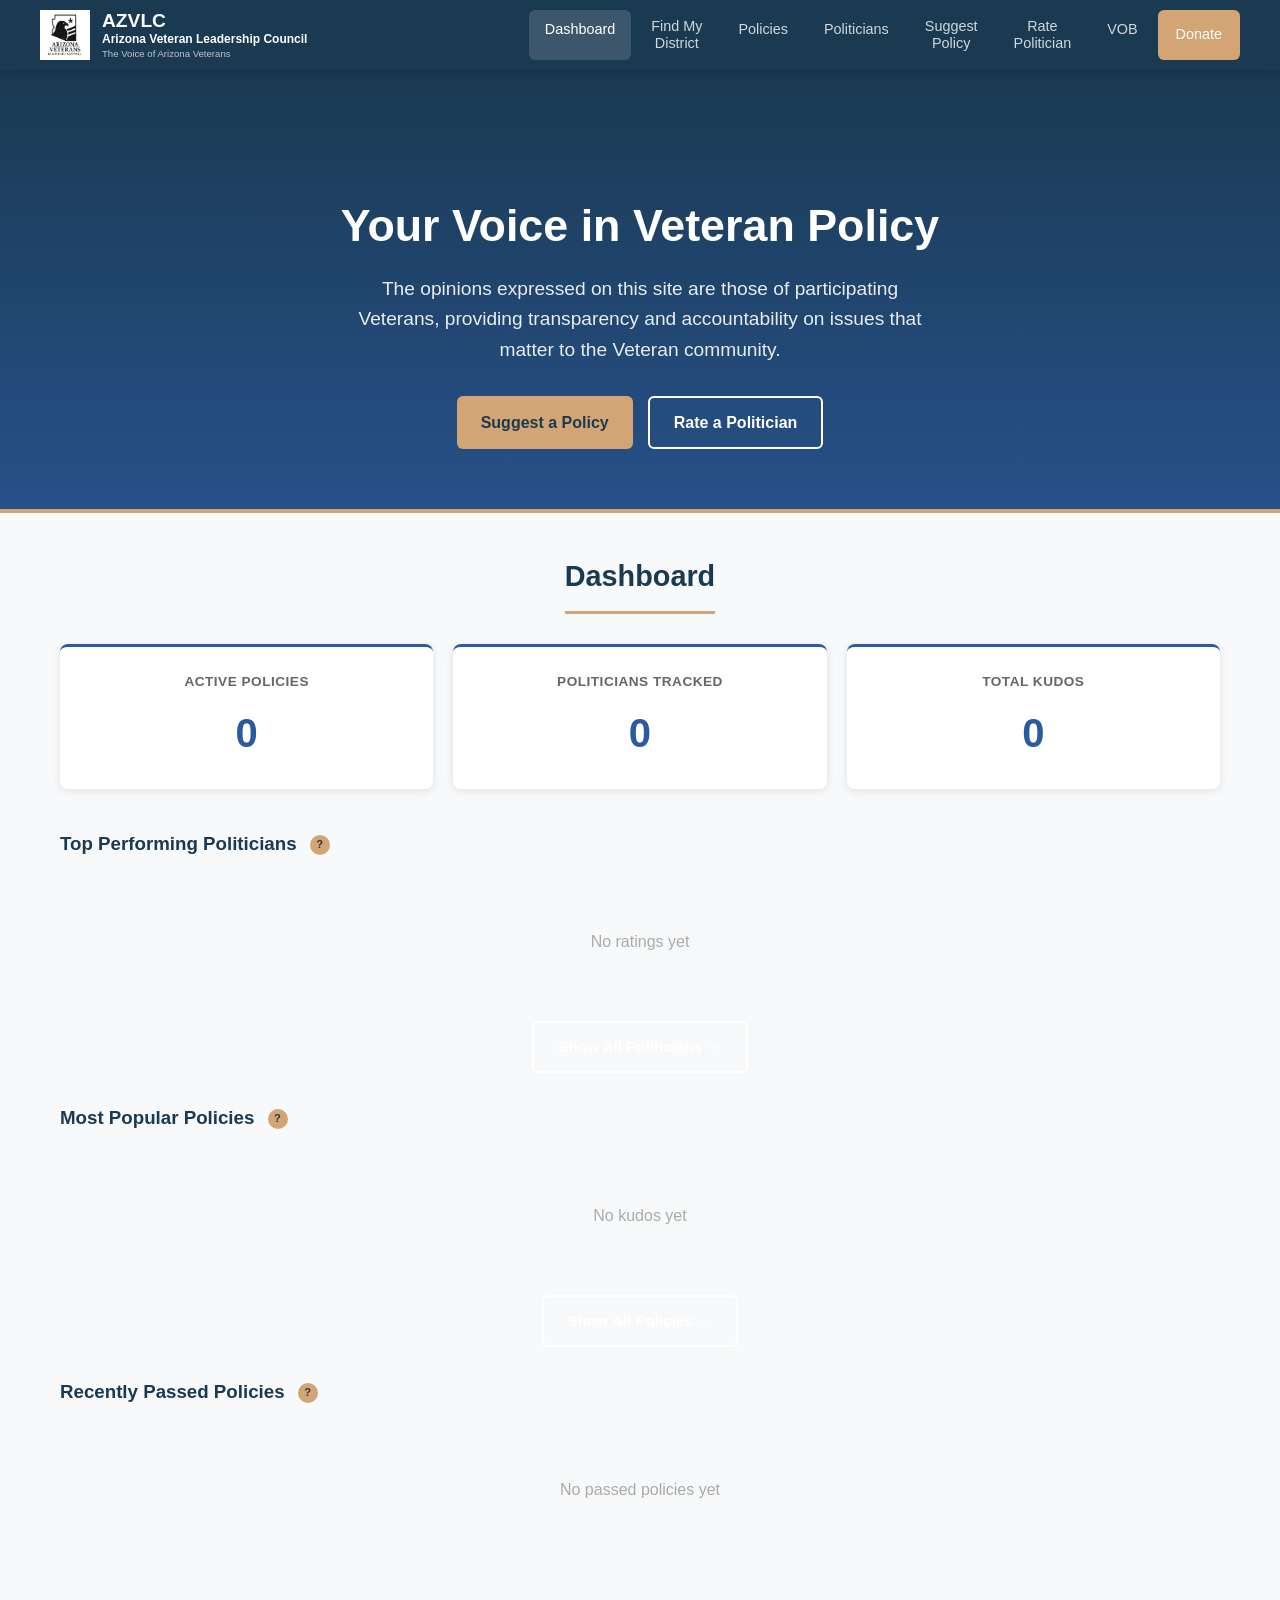
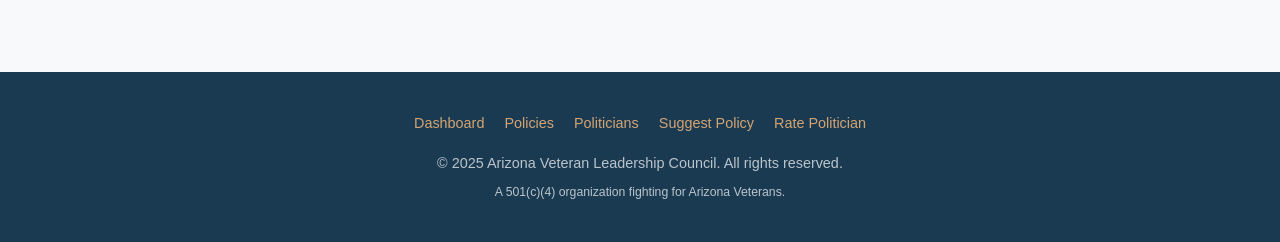
==== index.html @ 1198f413 "Add autocomplete attributes to all forms; disable autocomplete on captcha field" ====
<!DOCTYPE html>
<html lang="en">
<head>
  <meta charset="UTF-8">
  <meta name="viewport" content="width=device-width, initial-scale=1.0">
  <title>AZVLC - Arizona Veterans Policy Tracker</title>
  <meta name="description" content="Track Veteran-focused policies and hold Arizona's leaders accountable. Rate politicians, suggest policies, and give kudos.">
  <link rel="stylesheet" href="css/style.css">
</head>
<body>

  <!-- ── Navbar ── -->
  <nav class="navbar">
    <div class="navbar-inner">
      <a href="#dashboard" class="navbar-brand" data-nav="dashboard">
        <img src="assets/logo.png" alt="AZVLC Logo">
        <div class="navbar-brand-text">
          <h1>AZVLC</h1>
          <strong>Arizona Veteran Leadership Council</strong>
          <span>The Voice of Arizona Veterans</span>
        </div>
      </a>
      <button class="navbar-toggle" id="menuToggle" aria-label="Menu">&#9776;</button>
      <div class="navbar-links">
        <a href="#dashboard" data-nav="dashboard" class="active">Dashboard</a>
        <a href="#mydistrict" data-nav="mydistrict" style="text-align:center;line-height:1.2">Find My<br>District</a>
        <a href="#policies" data-nav="policies">Policies</a>
        <a href="#politicians" data-nav="politicians">Politicians</a>
        <a href="#suggest" data-nav="suggest" style="text-align:center;line-height:1.2">Suggest<br>Policy</a>
        <a href="#rate" data-nav="rate" style="text-align:center;line-height:1.2">Rate<br>Politician</a>
        <a href="#vob" data-nav="vob">VOB</a>
        <a href="#donate" data-nav="donate" class="btn btn-primary" style="color:#fff;padding:6px 18px;font-size:0.9em">Donate</a>
      </div>
    </div>
  </nav>

  <!-- ── Hero ── -->
  <section class="hero">
    <video class="hero-video" autoplay muted loop playsinline>
      <source src="assets/hero-video.mp4" type="video/mp4">
    </video>
    <div class="hero-overlay"></div>
    <div class="hero-content">
      <h2>Your Voice in Veteran Policy</h2>
      <p>The opinions expressed on this site are those of participating Veterans, providing transparency and accountability on issues that matter to the Veteran community.</p>
      <div class="hero-actions">
        <a href="#suggest" class="btn btn-primary" data-nav="suggest">Suggest a Policy</a>
        <a href="#rate" class="btn btn-outline" data-nav="rate">Rate a Politician</a>
      </div>
      <div id="sponsorLine" style="margin-top:30px;font-size:1em;letter-spacing:0.5px;text-shadow:0 1px 3px rgba(0,0,0,0.3)"></div>
    </div>
  </section>

  <!-- ── Ticker Bar ── -->
  <div id="tickerBar" style="display:none;background:var(--navy);color:var(--white);overflow:hidden;white-space:nowrap;font-size:0.9em;border-bottom:2px solid var(--gold)">
    <div style="overflow:hidden;padding:6px 0">
      <div id="tickerLine1" style="display:inline-block;animation:ticker 20s linear infinite;padding-left:100%"></div>
    </div>
    <div style="overflow:hidden;padding:6px 0;border-top:1px solid rgba(255,255,255,0.1)">
      <div id="tickerLine2" style="display:inline-block;animation:ticker 20s linear infinite;padding-left:100%"></div>
    </div>
  </div>
  <style>
    @keyframes ticker { 0% { transform: translateX(0); } 100% { transform: translateX(-100%); } }
    #tickerBar.paused #tickerLine1,
    #tickerBar.paused #tickerLine2 { animation-play-state: paused !important; }
    #tickerBar a { color: var(--gold); text-decoration: underline; }
    #tickerBar a:hover { color: var(--gold-light); }
  </style>

  <div class="container">

    <!-- ══ DASHBOARD ══ -->
    <section id="section-dashboard" class="page-section active">
      <div style="text-align:center"><h2 class="section-header">Dashboard</h2></div>

      <div class="stats-grid">
        <div class="stat-card clickable" style="cursor:pointer" onclick="AZVLC.nav('policies')">
          <h3>Active Policies</h3>
          <div class="number" id="statPolicies">0</div>
        </div>
        <div class="stat-card clickable" style="cursor:pointer" onclick="AZVLC.nav('politicians')">
          <h3>Politicians Tracked</h3>
          <div class="number" id="statPoliticians">0</div>
        </div>
        <div class="stat-card">
          <h3>Total Kudos</h3>
          <div class="number" id="statKudos">0</div>
        </div>
      </div>

      <h3 style="color:var(--navy);margin-bottom:20px;cursor:pointer" onclick="AZVLC.nav('politicians')">Top Performing Politicians
        <span onclick="event.stopPropagation();AZVLC.openGradingInfoModal()" title="How are leaders graded?" style="display:inline-flex;align-items:center;justify-content:center;width:20px;height:20px;border-radius:50%;background:var(--gold);color:var(--navy);font-size:0.6em;font-weight:700;vertical-align:middle;margin-left:8px;cursor:pointer">?</span>
      </h3>
      <div class="card-grid" id="topPoliticians">
        <div class="empty-state"><p>No ratings yet</p></div>
      </div>
      <div style="text-align:center;margin-top:16px">
        <a href="#politicians" data-nav="politicians" class="btn btn-outline" style="font-size:0.95em">Show All Politicians &rarr;</a>
      </div>

      <h3 style="color:var(--navy);margin:30px 0 20px;cursor:pointer" onclick="AZVLC.nav('policies')">Most Popular Policies
        <span onclick="event.stopPropagation();AZVLC.openPopularInfoModal()" title="How is this ranked?" style="display:inline-flex;align-items:center;justify-content:center;width:20px;height:20px;border-radius:50%;background:var(--gold);color:var(--navy);font-size:0.6em;font-weight:700;vertical-align:middle;margin-left:8px;cursor:pointer">?</span>
      </h3>
      <div class="card-grid" id="topPolicies">
        <div class="empty-state"><p>No kudos yet</p></div>
      </div>
      <div style="text-align:center;margin-top:16px">
        <a href="#policies" data-nav="policies" class="btn btn-outline" style="font-size:0.95em">Show All Policies &rarr;</a>
      </div>

      <h3 style="color:var(--navy);margin:30px 0 20px;cursor:pointer" onclick="AZVLC.nav('policies')">Recently Passed Policies
        <span onclick="event.stopPropagation();AZVLC.openPassedInfoModal()" title="What does 'passed' mean?" style="display:inline-flex;align-items:center;justify-content:center;width:20px;height:20px;border-radius:50%;background:var(--gold);color:var(--navy);font-size:0.6em;font-weight:700;vertical-align:middle;margin-left:8px;cursor:pointer">?</span>
      </h3>
      <div class="card-grid" id="passedPolicies">
        <div class="empty-state"><p>No passed policies yet</p></div>
      </div>
    </section>

    <!-- ══ MY DISTRICT ══ -->
    <section id="section-mydistrict" class="page-section">
      <div style="text-align:center"><h2 class="section-header">Find My District</h2></div>

      <div class="form-container" style="max-width:500px;margin:0 auto 30px;text-align:center">
        <p style="color:var(--text-muted);margin-bottom:16px">Select your legislative district to see your State Senator and Representatives.</p>
        <div style="display:flex;gap:10px;justify-content:center;align-items:center;flex-wrap:wrap">
          <select id="districtSelect" onchange="AZVLC.showDistrict(this.value)" style="padding:12px 16px;border:1px solid var(--border);border-radius:6px;font-size:1em;min-width:200px">
            <option value="">-- Select your district --</option>
          </select>
        </div>
        <p style="font-size:0.8em;color:var(--text-muted);margin-top:10px">Don't know your district? <a href="https://www.azcleanelections.gov/arizona-election/voter-education-guide/district-locator" target="_blank" rel="noopener">Look it up by address here</a></p>
      </div>

      <div id="districtResults" style="display:none">
        <h3 id="districtTitle" style="color:var(--navy);text-align:center;margin-bottom:20px"></h3>
        <div class="card-grid" id="districtCards"></div>
      </div>

      <!-- Arizona Political Facts -->
      <div style="margin-top:48px">
        <h3 style="color:var(--navy);margin-bottom:24px;text-align:center">Arizona Legislative Facts</h3>

        <div class="card-grid" style="grid-template-columns:repeat(auto-fit,minmax(260px,1fr));gap:20px;margin-bottom:24px">

          <div class="card">
            <h4 style="color:var(--gold);margin-bottom:12px">&#127981; The Legislature</h4>
            <ul style="color:var(--text-muted);padding-left:18px;line-height:2">
              <li><strong>30</strong> State Senators</li>
              <li><strong>60</strong> State Representatives</li>
              <li><strong>30</strong> Legislative Districts</li>
              <li>Each district elects <strong>1 Senator</strong> and <strong>2 Representatives</strong></li>
              <li>Senators serve <strong>4-year terms</strong></li>
              <li>Representatives serve <strong>2-year terms</strong></li>
            </ul>
          </div>

          <div class="card">
            <h4 style="color:var(--gold);margin-bottom:12px">&#128197; Elections &amp; Statehood</h4>
            <ul style="color:var(--text-muted);padding-left:18px;line-height:2">
              <li>Arizona became the <strong>48th state</strong> on <strong>February 14, 1912</strong></li>
              <li>State capital: <strong>Phoenix</strong></li>
              <li>Arizona Constitution adopted: <strong>1910</strong></li>
              <li>Legislative elections held in <strong>even-numbered years</strong></li>
              <li>Primary elections: <strong>late July</strong> of election year</li>
              <li>General elections: <strong>first Tuesday after first Monday in November</strong></li>
            </ul>
          </div>

          <div class="card">
            <h4 style="color:var(--gold);margin-bottom:12px">&#128203; Term Limits</h4>
            <ul style="color:var(--text-muted);padding-left:18px;line-height:2">
              <li>Representatives: max <strong>4 consecutive terms</strong> (8 years)</li>
              <li>Senators: max <strong>2 consecutive terms</strong> (8 years)</li>
              <li>After sitting out one full term, a former member <strong>may run again</strong></li>
              <li>Term limits were established by <strong>Proposition 107 in 1992</strong></li>
            </ul>
          </div>

          <div class="card">
            <h4 style="color:var(--gold);margin-bottom:12px">&#128396; How a Bill Becomes Law</h4>
            <ol style="color:var(--text-muted);padding-left:18px;line-height:2">
              <li>Bill introduced in the <strong>House or Senate</strong></li>
              <li>Referred to a <strong>committee</strong> for hearing and vote</li>
              <li><strong>Full chamber</strong> debates and votes</li>
              <li>Sent to the <strong>other chamber</strong> for the same process</li>
              <li>Passed bill goes to the <strong>Governor</strong></li>
              <li>Governor has <strong>5 days</strong> to sign, veto, or allow it to become law without signature</li>
            </ol>
          </div>

          <div class="card">
            <h4 style="color:var(--gold);margin-bottom:12px">&#10060; What Is a Veto?</h4>
            <p style="color:var(--text-muted);line-height:1.7">A <strong>veto</strong> is when the Governor officially refuses to sign a bill into law and returns it to the Legislature. The Arizona Legislature can <strong>override a veto</strong> with a two-thirds (2/3) majority vote in <strong>both</strong> the House and Senate. The Governor also has a <strong>line-item veto</strong> on budget bills, allowing specific spending items to be removed without rejecting the entire bill.</p>
          </div>

          <div class="card">
            <h4 style="color:var(--gold);margin-bottom:12px">&#128736; Legislative Session</h4>
            <ul style="color:var(--text-muted);padding-left:18px;line-height:2">
              <li>Regular session begins the <strong>second Monday of January</strong> each year</li>
              <li>There is <strong>no set end date</strong> for the regular session</li>
              <li>The Governor may call a <strong>special session</strong> at any time</li>
              <li>Bills not passed by the end of session <strong>must be reintroduced</strong> the following year</li>
              <li>Citizens can also propose laws directly through the <strong>initiative process</strong></li>
            </ul>
          </div>

          <div class="card">
            <h4 style="color:var(--gold);margin-bottom:12px">&#127981; Arizona's Three Branches</h4>
            <ul style="color:var(--text-muted);padding-left:18px;line-height:2">
              <li><strong>Executive:</strong> Governor, elected to <strong>4-year terms</strong>, max 2 consecutive</li>
              <li><strong>Legislative:</strong> Senate &amp; House of Representatives</li>
              <li><strong>Judicial:</strong> Supreme Court, Court of Appeals, Superior Courts</li>
              <li>If the Governor leaves office, the <strong>Secretary of State</strong> becomes Governor</li>
              <li>Arizona has <strong>no Lieutenant Governor</strong> — unique among most states</li>
            </ul>
          </div>

          <div class="card">
            <h4 style="color:var(--gold);margin-bottom:12px">&#9989; Citizen Power &amp; Direct Democracy</h4>
            <ul style="color:var(--text-muted);padding-left:18px;line-height:2">
              <li>Arizona citizens can propose laws directly via the <strong>Initiative process</strong> by collecting signatures</li>
              <li>Citizens can also <strong>Refer</strong> a legislative act to voters before it takes effect</li>
              <li>Voters can <strong>Recall</strong> elected officials mid-term by petition</li>
              <li>Initiative requires signatures equal to <strong>10%</strong> of votes cast in the last gubernatorial election</li>
              <li>Arizona has used initiatives to establish <strong>term limits, clean elections, and minimum wage</strong> laws</li>
            </ul>
          </div>

        </div>
        <p style="text-align:center;font-size:0.8em;color:var(--text-muted)">Sources: Arizona State Legislature (azleg.gov), Arizona Secretary of State, Arizona Constitution</p>
      </div>
    </section>

    <!-- ══ POLICIES ══ -->
    <section id="section-policies" class="page-section">
      <div style="text-align:center"><h2 class="section-header">Veteran Benefit Policies</h2></div>

      <div id="policyOutcomeChart" style="margin-bottom:24px"></div>

      <div style="margin-bottom:16px">
        <input type="text" id="policySearch" placeholder="Search policies by name, sponsor, or description..." oninput="AZVLC.searchPolicies(this.value)" style="width:100%;max-width:500px;padding:10px 14px;border:1px solid var(--border);border-radius:6px;font-size:1em">
      </div>

      <div class="filter-bar">
        <button class="filter-btn active" onclick="AZVLC.filterPolicies('all', this)">All</button>
        <button class="filter-btn" onclick="AZVLC.filterPolicies('healthcare', this)">Healthcare</button>
        <button class="filter-btn" onclick="AZVLC.filterPolicies('education', this)">Education</button>
        <button class="filter-btn" onclick="AZVLC.filterPolicies('benefits', this)">Benefits</button>
        <button class="filter-btn" onclick="AZVLC.filterPolicies('employment', this)">Employment</button>
        <button class="filter-btn" onclick="AZVLC.filterPolicies('housing', this)">Housing</button>
        <button class="filter-btn" onclick="AZVLC.filterPolicies('suggestion', this)">Public Suggestions</button>
      </div>

      <div class="filter-bar" id="policyStatusFilterBar">
        <span style="font-weight:600;color:var(--text-muted);padding:8px 0;margin-right:4px">Status:</span>
        <button class="filter-btn active" onclick="AZVLC.filterPolicyStatus('all', this)">All</button>
        <button class="filter-btn" onclick="AZVLC.filterPolicyStatus('passed', this)">Passed</button>
        <button class="filter-btn" onclick="AZVLC.filterPolicyStatus('failed', this)">Failed</button>
        <button class="filter-btn" onclick="AZVLC.filterPolicyStatus('proposed', this)">Proposed</button>
      </div>

      <div class="card-grid" id="policiesList"></div>
    </section>

    <!-- ══ POLITICIANS ══ -->
    <section id="section-politicians" class="page-section">
      <div style="text-align:center"><h2 class="section-header">Politicians Scorecard</h2></div>

      <div style="margin-bottom:16px">
        <input type="text" id="politicianSearch" placeholder="Search by name..." oninput="AZVLC.searchPoliticians(this.value)" style="width:100%;max-width:400px;padding:10px 14px;border:1px solid var(--border);border-radius:6px;font-size:1em">
      </div>

      <div class="filter-bar">
        <span style="font-weight:600;color:var(--text-muted);padding:8px 0;margin-right:8px">Filter:</span>
        <button class="filter-btn active" onclick="AZVLC.filterPoliticians('all', this)">All</button>
        <button class="filter-btn" onclick="AZVLC.filterPoliticians('house', this)">House</button>
        <button class="filter-btn" onclick="AZVLC.filterPoliticians('senate', this)">Senate</button>
        <button class="filter-btn" onclick="AZVLC.filterPoliticians('republican', this)">Republican</button>
        <button class="filter-btn" onclick="AZVLC.filterPoliticians('democrat', this)">Democrat</button>
        <button class="filter-btn" onclick="AZVLC.filterPoliticians('veteran', this)">Veterans</button>
        <button class="btn btn-sm btn-blue" style="margin-left:auto;font-size:0.85em;padding:8px 16px" onclick="AZVLC.openModifyPoliticianModal()">Modify Politician</button>
        <button class="btn btn-sm btn-blue" style="font-size:0.85em;padding:8px 16px" onclick="AZVLC.openAddPoliticianModal()">Add Politician</button>
      </div>

      <div style="margin-bottom:20px">
        <span style="font-weight:600;color:var(--text-muted);margin-right:8px">Sort:</span>
        <select id="politicianSort" onchange="AZVLC.sortPoliticians(this.value)" style="padding:6px 12px;border:1px solid var(--border);border-radius:6px;font-size:0.9em">
          <option value="name">Name (A-Z)</option>
          <option value="district">District</option>
          <option value="grade" selected>Grade (Best First)</option>
          <option value="kudos">Most Kudos</option>
        </select>
      </div>

      <div class="card-grid" id="politiciansList"></div>
    </section>

    <!-- ══ SUGGEST POLICY ══ -->
    <section id="section-suggest" class="page-section">
      <div style="text-align:center"><h2 class="section-header">Suggest a Policy</h2></div>

      <div class="form-container">
        <div class="alert alert-info show" style="display:block">
          Help us identify important Veteran-focused policies for Arizona. Your suggestion will appear under the Public Suggestions tab on the Policies page.
        </div>

        <form id="policyForm">
          <div class="form-group">
            <label for="policyName">Policy / Bill Name *</label>
            <input type="text" id="policyName" name="policyName" required placeholder="e.g., SB 1234 - Veteran Education Benefits">
          </div>
          <div class="form-group">
            <label for="policySponsor">Current Sponsor *</label>
            <input type="text" id="policySponsor" name="policySponsor" required placeholder="Representative or organization name">
          </div>
          <!-- category auto-set to "suggestion" -->
          <div class="form-group">
            <label for="policyDescription">Description *</label>
            <textarea id="policyDescription" name="policyDescription" required placeholder="What does this policy do and how will it benefit Veterans?"></textarea>
          </div>
          <div class="form-group">
            <label for="policyLink">Bill Link (optional)</label>
            <input type="url" id="policyLink" name="policyLink" placeholder="https://...">
          </div>
          <!-- status auto-set to "proposed" -->
          <div class="form-group">
            <label for="submitterEmail">Your Email *</label>
            <input type="email" id="submitterEmail" name="submitterEmail" required placeholder="your@email.com">
          </div>
          <div class="form-group">
            <label for="submitterName">Your Name (optional)</label>
            <input type="text" id="submitterName" name="submitterName" placeholder="Leave blank for anonymous">
          </div>
          <div class="form-group checkbox-row">
            <input type="checkbox" id="submitterAnonymous" name="submitterAnonymous">
            <label for="submitterAnonymous">Submit anonymously</label>
          </div>
          <div class="alert alert-success" id="policySuccess">
            Thank you! Your policy suggestion has been submitted.
          </div>
          <div style="display:flex;gap:8px">
            <button type="submit" class="form-submit" style="flex:1">Submit Policy Suggestion</button>
            <button type="button" class="btn" style="background:#eee;color:var(--text)" onclick="document.getElementById('policyForm').reset()">Clear</button>
          </div>
        </form>
      </div>
    </section>

    <!-- ══ RATE POLITICIAN ══ -->
    <section id="section-rate" class="page-section">
      <div style="text-align:center"><h2 class="section-header">Rate a Politician</h2></div>

      <div class="form-container">
        <div class="alert alert-info show" style="display:block">
          Share your feedback on how Arizona leaders are supporting Veterans. Your rating will update the politician's grade immediately. <strong>To get the full weight of the grade make sure the submission is Veteran related in nature.</strong>
        </div>

        <form id="ratingForm">
          <div class="form-group" style="position:relative">
            <label for="politicianSearch2">Politician Name *</label>
            <div style="display:flex;gap:8px">
              <input type="text" id="politicianSearch2" autocomplete="off" required placeholder="Start typing a name..." oninput="AZVLC.onRateSearch(this.value)" onfocus="AZVLC.onRateSearch(this.value)" style="flex:1">
              <button type="button" class="btn btn-sm" style="background:#eee;color:var(--text-muted);white-space:nowrap" onclick="AZVLC.clearRateForm()">Clear</button>
            </div>
            <input type="hidden" id="politicianName" name="politicianName">
            <div id="rateDropdown" style="display:none;position:absolute;left:0;right:0;top:100%;background:#fff;border:1px solid var(--border);border-top:none;border-radius:0 0 6px 6px;max-height:200px;overflow-y:auto;z-index:50;box-shadow:0 4px 12px rgba(0,0,0,0.1)"></div>
          </div>
          <div class="form-group">
            <label for="politicianPosition">Position / Title</label>
            <input type="text" id="politicianPosition" name="politicianPosition" required readonly style="background:#f5f5f5" placeholder="Auto-filled when you select a name">
          </div>
          <div class="alert alert-info" id="prevRatingNotice"></div>
          <div class="form-group">
            <label for="politicianGrade">Grade (A-F) *</label>
            <select id="politicianGrade" name="politicianGrade" required>
              <option value="">Select a grade</option>
              <option value="A">A - Excellent (Strong supporter of Veterans)</option>
              <option value="B">B - Good (Supports most Veteran initiatives)</option>
              <option value="C">C - Acceptable (Mixed record on Veteran issues)</option>
              <option value="D">D - Poor (Rarely supports Veteran policies)</option>
              <option value="F">F - Failing (Opposes Veteran policies)</option>
            </select>
          </div>
          <div class="form-group">
            <label for="ratingReason">Why this grade? *</label>
            <textarea id="ratingReason" name="ratingReason" required placeholder="Which policies did they support or oppose?"></textarea>
          </div>
          <div class="form-group">
            <label for="raterZip">Arizona Zip Code *</label>
            <input type="text" id="raterZip" name="raterZip" required placeholder="e.g., 85001" maxlength="5" pattern="[0-9]{5}">
            <p style="font-size:0.75em;color:var(--text-muted);margin-top:4px">Only Arizona residents can submit ratings.</p>
          </div>
          <div class="form-group">
            <label for="raterEmail">Your Email *</label>
            <input type="email" id="raterEmail" name="raterEmail" autocomplete="email" required placeholder="your@email.com">
          </div>
          <div class="form-group">
            <label for="raterName">Your Name (optional)</label>
            <input type="text" id="raterName" name="raterName" autocomplete="name" placeholder="Leave blank for anonymous">
          </div>
          <div class="form-group checkbox-row">
            <input type="checkbox" id="raterAnonymous" name="raterAnonymous">
            <label for="raterAnonymous">Submit anonymously</label>
          </div>
          <!-- honeypot - hidden from humans -->
          <div style="position:absolute;left:-9999px;opacity:0;height:0;overflow:hidden" aria-hidden="true">
            <label for="raterWebsite">Website</label>
            <input type="text" id="raterWebsite" name="raterWebsite" tabindex="-1" autocomplete="off">
          </div>
          <div class="alert alert-success" id="ratingSuccess">
            Thank you! Your rating has been submitted. Your feedback helps hold leaders accountable.
          </div>
          <button type="submit" class="form-submit">Submit Rating</button>
        </form>
      </div>
    </section>

    <!-- ══ VOB DIRECTORY ══ -->
    <section id="section-vob" class="page-section">
      <div style="text-align:center"><h2 class="section-header">Veteran Owned Businesses</h2></div>

      <div style="display:flex;gap:12px;margin-bottom:20px;flex-wrap:wrap;align-items:center">
        <input type="text" id="vobSearch" placeholder="Search by name, zip, or category..." oninput="AZVLC.searchVOB(this.value)" style="flex:1;min-width:200px;padding:10px 14px;border:1px solid var(--border);border-radius:6px;font-size:1em">
        <select id="vobSort" onchange="AZVLC.sortVOB(this.value)" style="padding:10px 14px;border:1px solid var(--border);border-radius:6px;font-size:1em">
          <option value="name">Sort: Name (A-Z)</option>
          <option value="kudos">Sort: Most Kudos</option>
          <option value="newest">Sort: Newest First</option>
        </select>
        <button class="btn btn-blue btn-sm" onclick="AZVLC.openVOBSubmitModal()">+ List Your Business</button>
        <button class="btn btn-sm" style="background:#e8f0fe;color:#1565c0;font-weight:600" onclick="openVOBShare()">&#8679; Share</button>
      </div>

      <div class="filter-bar" id="vobFilterBar">
        <button class="filter-btn active" onclick="AZVLC.filterVOB('all', this)">All</button>
      </div>

      <div class="card-grid" id="vobList">
        <div class="empty-state"><p>No businesses listed yet. Be the first!</p></div>
      </div>
    </section>

    <!-- EMAIL POLITICIANS ABOUT POLICY MODAL -->
    <div id="emailPolModal" style="display:none;position:fixed;top:0;left:0;right:0;bottom:0;background:rgba(0,0,0,0.5);z-index:200;justify-content:center;align-items:flex-start;padding:40px 20px;overflow-y:auto">
      <div style="background:#fff;border-radius:8px;box-shadow:0 8px 32px rgba(0,0,0,0.2);width:100%;max-width:650px;padding:32px">
        <button onclick="AZVLC.closeEmailPolModal()" style="float:right;background:none;border:none;font-size:1.5em;cursor:pointer;color:#666">&times;</button>
        <h3 style="color:var(--navy);margin-bottom:8px">Email Politicians About This Policy</h3>
        <p id="emailPolPolicyName" style="color:var(--blue);font-weight:600;margin-bottom:16px"></p>

        <div style="display:flex;gap:8px;margin-bottom:12px;flex-wrap:wrap;align-items:center">
          <input type="text" id="pubEmailPolSearch" placeholder="Search by name..." oninput="AZVLC.searchEmailPol(this.value)" style="flex:1;min-width:150px;padding:8px 12px;border:1px solid var(--border);border-radius:6px;font-size:0.9em">
          <button class="btn btn-sm btn-blue" onclick="AZVLC.selectAllPubEmailPol()">Select All</button>
          <button class="btn btn-sm" style="background:#eee;color:var(--text)" onclick="AZVLC.deselectAllPubEmailPol()">Deselect All</button>
          <span id="pubEmailPolCount" style="font-weight:600;color:var(--blue);font-size:0.85em">0 selected</span>
        </div>

        <div style="display:flex;gap:6px;margin-bottom:12px;flex-wrap:wrap" id="pubEmailPolFilters">
          <button class="filter-btn active" onclick="AZVLC.filterPubEmailPol('all', this)">All</button>
          <button class="filter-btn" onclick="AZVLC.filterPubEmailPol('house', this)">House</button>
          <button class="filter-btn" onclick="AZVLC.filterPubEmailPol('senate', this)">Senate</button>
          <button class="filter-btn" onclick="AZVLC.filterPubEmailPol('republican', this)">Republican</button>
          <button class="filter-btn" onclick="AZVLC.filterPubEmailPol('democrat', this)">Democrat</button>
          <button class="filter-btn" onclick="AZVLC.filterPubEmailPol('veteran', this)">Veterans</button>
        </div>

        <div id="pubEmailPolList" style="max-height:250px;overflow-y:auto;border:1px solid var(--border);border-radius:6px;margin-bottom:16px"></div>

        <div class="form-group">
          <label for="pubEmailSubject">Subject</label>
          <input type="text" id="pubEmailSubject">
        </div>
        <div class="form-group">
          <label for="pubEmailBody">Your Message</label>
          <textarea id="pubEmailBody" style="min-height:120px"></textarea>
        </div>
        <button class="btn btn-blue" onclick="AZVLC.sendPubEmailToPol()" style="width:100%">Open Email with Selected Politicians</button>
      </div>
    </div>

    <!-- VOB SUBMISSION MODAL -->
    <div id="vobSubmitModal" style="display:none;position:fixed;top:0;left:0;right:0;bottom:0;background:rgba(0,0,0,0.5);z-index:200;justify-content:center;align-items:flex-start;padding:40px 20px;overflow-y:auto">
      <div style="background:#fff;border-radius:8px;box-shadow:0 8px 32px rgba(0,0,0,0.2);width:100%;max-width:650px;padding:32px">
        <button onclick="AZVLC.closeVOBSubmitModal()" style="float:right;background:none;border:none;font-size:1.5em;cursor:pointer;color:#666">&times;</button>
        <h3 style="color:var(--navy);margin-bottom:20px">List Your Veteran Owned Business</h3>
        <p style="color:var(--text-muted);font-size:0.9em;margin-bottom:16px">Submit your business to be listed in our VOB directory. Submissions are reviewed before appearing on the site.</p>
        <form id="vobSubmitForm" onsubmit="AZVLC.submitVOB(event)">
          <h4 style="color:var(--blue);margin-bottom:12px;border-bottom:1px solid #eee;padding-bottom:8px">Business Information</h4>
          <div class="form-group">
            <label for="vobBizName">Business Name *</label>
            <input type="text" id="vobBizName" name="vobBizName" autocomplete="organization" required placeholder="Your business name">
          </div>
          <div class="form-group">
            <label for="vobCategory">Category *</label>
            <select id="vobCategory" required>
              <option value="">Select a category...</option>
              <option value="Automotive">Automotive</option>
              <option value="Construction">Construction</option>
              <option value="Consulting">Consulting</option>
              <option value="Education">Education</option>
              <option value="Finance">Finance</option>
              <option value="Food & Beverage">Food & Beverage</option>
              <option value="Health & Wellness">Health & Wellness</option>
              <option value="Home Services">Home Services</option>
              <option value="IT & Technology">IT & Technology</option>
              <option value="Legal">Legal</option>
              <option value="Manufacturing">Manufacturing</option>
              <option value="Real Estate">Real Estate</option>
              <option value="Retail">Retail</option>
              <option value="Security">Security</option>
              <option value="Transportation">Transportation</option>
              <option value="Non-Profit">Non-Profit Organization</option>
              <option value="Other">Other</option>
            </select>
          </div>
          <div class="form-group">
            <label for="vobDescription">About Your Business * <span style="font-weight:400;font-size:0.85em;color:var(--text-muted)">(max 500 characters)</span></label>
            <textarea id="vobDescription" required maxlength="500" placeholder="Tell us about your business, what you do, and what makes it special..." oninput="document.getElementById('vobDescCount').textContent=this.value.length+'/500'"></textarea>
            <p id="vobDescCount" style="font-size:0.8em;color:var(--text-muted);text-align:right;margin-top:4px">0/500</p>
          </div>
          <div class="form-group">
            <label for="vobWebsite">Business Website</label>
            <input type="url" id="vobWebsite" name="vobWebsite" autocomplete="url" placeholder="https://...">
          </div>
          <div class="form-group">
            <label for="vobAddress">Business Address</label>
            <input type="text" id="vobAddress" name="vobAddress" autocomplete="street-address" placeholder="123 Main St, Phoenix, AZ 85001">
          </div>
          <div class="form-group">
            <label for="vobZip">Zip Code *</label>
            <input type="text" id="vobZip" name="vobZip" autocomplete="postal-code" required placeholder="85001" maxlength="5" pattern="[0-9]{5}">
          </div>
          <div class="form-group">
            <label for="vobBizPhone">Business Phone (displayed on site if provided)</label>
            <input type="tel" id="vobBizPhone" name="vobBizPhone" autocomplete="tel" placeholder="(555) 123-4567">
          </div>
          <div class="form-group">
            <label for="vobHours">Hours of Operation</label>
            <input type="text" id="vobHours" name="vobHours" autocomplete="off" placeholder="e.g., Mon-Fri 9am-5pm, Sat 10am-2pm">
          </div>
          <div class="form-group">
            <label for="vobDiscount">Veteran Discounts Offered</label>
            <input type="text" id="vobDiscount" name="vobDiscount" autocomplete="off" placeholder="e.g., 10% off for all Veterans">
          </div>

          <h4 style="color:var(--blue);margin:20px 0 12px;border-bottom:1px solid #eee;padding-bottom:8px">Owner Contact (for verification — not displayed)</h4>
          <div class="form-group">
            <label for="vobOwnerName">Your Name *</label>
            <input type="text" id="vobOwnerName" name="vobOwnerName" autocomplete="name" required placeholder="Full name">
          </div>
          <div class="form-group">
            <label for="vobOwnerEmail">Email</label>
            <input type="email" id="vobOwnerEmail" name="vobOwnerEmail" autocomplete="email" placeholder="your@email.com">
          </div>
          <div class="form-group">
            <label for="vobOwnerPhone">Phone</label>
            <input type="tel" id="vobOwnerPhone" name="vobOwnerPhone" autocomplete="tel" placeholder="(555) 123-4567">
          </div>
          <p style="font-size:0.8em;color:var(--text-muted);margin-bottom:16px">* At least one contact method (email or phone) is required for verification.</p>

          <div class="form-group" style="background:#f8f9fa;padding:12px;border-radius:6px;border:1px solid var(--border)">
            <label id="vobCaptchaLabel" style="font-weight:700;color:var(--navy)">What is 0 + 0?</label>
            <input type="number" id="vobCaptchaAnswer" name="vobCaptchaAnswer" autocomplete="off" required placeholder="Your answer" style="max-width:150px">
          </div>

          <div style="display:flex;gap:8px">
            <button type="submit" class="form-submit" style="flex:1">Submit for Review</button>
            <button type="button" class="btn" style="background:#eee;color:var(--text)" onclick="AZVLC.closeVOBSubmitModal()">Cancel</button>
          </div>
        </form>
        <div class="alert alert-success" id="vobSubmitSuccess" style="margin-top:12px">Your business has been submitted for review. Thank you!</div>
      </div>
    </div>

    <!-- ══ DONATE ══ -->
    <section id="section-donate" class="page-section">
      <div style="text-align:center"><h2 class="section-header">Support AZVLC</h2></div>

      <div class="form-container" style="max-width:550px;margin:0 auto">
        <div class="alert alert-info show" style="display:block">
          We're setting up the ability to accept donations. There is no commitment — just leave your info and we'll notify you when donations are open.
        </div>

        <div class="alert alert-success" id="donateSuccess">
          Thank you for your interest! We'll reach out when donations are open.
        </div>

        <form id="donateForm">
          <div class="form-group">
            <label for="donateName">Your Name *</label>
            <input type="text" id="donateName" name="donateName" autocomplete="name" required placeholder="Full name">
          </div>
          <div class="form-group">
            <label for="donateEmail">Email Address *</label>
            <input type="email" id="donateEmail" name="donateEmail" autocomplete="email" required placeholder="your@email.com">
          </div>
          <div class="form-group">
            <label for="donatePhone">Phone Number *</label>
            <input type="tel" id="donatePhone" name="donatePhone" autocomplete="tel" required placeholder="(555) 123-4567">
          </div>
          <button type="submit" class="form-submit" style="width:100%">Notify Me When Donations Open</button>
        </form>
      </div>
    </section>

  </div>

  <!-- ── Footer ── -->
  <footer class="footer">
    <div class="container">
      <div class="footer-links">
        <a href="#dashboard" data-nav="dashboard">Dashboard</a>
        <a href="#policies" data-nav="policies">Policies</a>
        <a href="#politicians" data-nav="politicians">Politicians</a>
        <a href="#suggest" data-nav="suggest">Suggest Policy</a>
        <a href="#rate" data-nav="rate">Rate Politician</a>
      </div>
      <p>&copy; 2025 Arizona Veteran Leadership Council. All rights reserved.</p>
      <p style="margin-top:8px;font-size:0.85em">A 501(c)(4) organization fighting for Arizona Veterans.</p>
    </div>
  </footer>

  <!-- CORRECTION MODAL -->
  <div id="gradingInfoModal" style="display:none;position:fixed;top:0;left:0;right:0;bottom:0;background:rgba(0,0,0,0.5);z-index:200;justify-content:center;align-items:flex-start;padding:40px 20px;overflow-y:auto">
    <div style="background:#fff;border-radius:8px;box-shadow:0 8px 32px rgba(0,0,0,0.2);width:100%;max-width:520px;padding:32px">
      <button onclick="AZVLC.closeGradingInfoModal()" style="float:right;background:none;border:none;font-size:1.5em;cursor:pointer;color:#666">&times;</button>
      <h3 style="color:var(--navy);margin-bottom:16px">How Are Leaders Graded?</h3>
      <p style="color:var(--text-muted);margin-bottom:16px">Each Veteran rating (A, B, C, D, or F) is converted to points: A = 4, B = 3, C = 2, D = 1, F = 0. A politician's average score is the total points divided by the number of ratings, which then maps back to a letter grade:</p>
      <ul style="color:var(--text-muted);margin-bottom:16px;padding-left:20px;line-height:1.8">
        <li><strong>3.5+ &rarr; A</strong> &mdash; e.g., sponsors or votes yes on Veteran benefits, housing, and healthcare bills</li>
        <li><strong>2.5&ndash;3.49 &rarr; B</strong> &mdash; e.g., usually votes yes on Veteran bills, but doesn't lead on them</li>
        <li><strong>1.5&ndash;2.49 &rarr; C</strong> &mdash; e.g., mixed voting record on Veteran issues</li>
        <li><strong>0.5&ndash;1.49 &rarr; D</strong> &mdash; e.g., votes no on most Veteran benefit bills</li>
        <li><strong>Below 0.5 &rarr; F</strong> &mdash; e.g., votes against key Veteran legislation like property tax exemptions</li>
      </ul>
      <p style="color:var(--text-muted)">Top Performing Politicians are ranked by this average grade first, then by total kudos as a tiebreaker.</p>
    </div>
  </div>

  <!-- MOST POPULAR POLICIES INFO MODAL -->
  <div id="popularInfoModal" style="display:none;position:fixed;top:0;left:0;right:0;bottom:0;background:rgba(0,0,0,0.5);z-index:200;justify-content:center;align-items:flex-start;padding:40px 20px;overflow-y:auto">
    <div style="background:#fff;border-radius:8px;box-shadow:0 8px 32px rgba(0,0,0,0.2);width:100%;max-width:520px;padding:32px">
      <button onclick="AZVLC.closePopularInfoModal()" style="float:right;background:none;border:none;font-size:1.5em;cursor:pointer;color:#666">&times;</button>
      <h3 style="color:var(--navy);margin-bottom:16px">How Are Popular Policies Ranked?</h3>
      <p style="color:var(--text-muted)">This section shows the top 3 policies with the most Veteran kudos, ranked highest to lowest. Give kudos to any policy you support to help it rise in the rankings &mdash; e.g., a bill expanding Veteran healthcare access with 78 kudos will outrank one with 12 kudos, regardless of its current status (proposed, in progress, or passed).</p>
    </div>
  </div>

  <!-- RECENTLY PASSED POLICIES INFO MODAL -->
  <div id="passedInfoModal" style="display:none;position:fixed;top:0;left:0;right:0;bottom:0;background:rgba(0,0,0,0.5);z-index:200;justify-content:center;align-items:flex-start;padding:40px 20px;overflow-y:auto">
    <div style="background:#fff;border-radius:8px;box-shadow:0 8px 32px rgba(0,0,0,0.2);width:100%;max-width:520px;padding:32px">
      <button onclick="AZVLC.closePassedInfoModal()" style="float:right;background:none;border:none;font-size:1.5em;cursor:pointer;color:#666">&times;</button>
      <h3 style="color:var(--navy);margin-bottom:16px">What Does "Passed" Mean?</h3>
      <p style="color:var(--text-muted)">A policy is listed here once it has been signed into law &mdash; e.g., HB 2120 (Veteran property tax exemption), which cleared both the Arizona House and Senate and was signed by the Governor. Bills still working through committee or awaiting a vote are labeled "Proposed" or "In Progress" instead, and won't appear in this section until they officially become law.</p>
    </div>
  </div>

  <div id="correctionModal" style="display:none;position:fixed;top:0;left:0;right:0;bottom:0;background:rgba(0,0,0,0.5);z-index:200;justify-content:center;align-items:flex-start;padding:40px 20px;overflow-y:auto">
    <div style="background:#fff;border-radius:8px;box-shadow:0 8px 32px rgba(0,0,0,0.2);width:100%;max-width:600px;padding:32px">
      <button onclick="AZVLC.closeCorrectionModal()" style="float:right;background:none;border:none;font-size:1.5em;cursor:pointer;color:#666">&times;</button>
      <h3 style="color:var(--navy);margin-bottom:20px">Submit a Correction</h3>
      <p style="color:var(--text-muted);font-size:0.9em;margin-bottom:16px">Edit any fields that need correcting. Leave fields unchanged if they are correct.</p>
      <form id="correctionForm" onsubmit="AZVLC.submitCorrection(event)">
        <input type="hidden" id="corrPolicyId">
        <div class="form-group">
          <label for="corrName">Policy / Bill Name</label>
          <input type="text" id="corrName">
        </div>
        <div class="form-group">
          <label for="corrSponsor">Sponsor</label>
          <input type="text" id="corrSponsor">
        </div>
        <div class="form-group">
          <label for="corrCategory">Category</label>
          <select id="corrCategory">
            <option value="healthcare">Healthcare</option>
            <option value="education">Education</option>
            <option value="benefits">Benefits</option>
            <option value="employment">Employment</option>
            <option value="housing">Housing</option>
            <option value="suggestion">Public Suggestion</option>
            <option value="other">Other</option>
          </select>
        </div>
        <div class="form-group">
          <label for="corrDescription">Description</label>
          <textarea id="corrDescription"></textarea>
        </div>
        <div class="form-group">
          <label for="corrLink">Bill Link</label>
          <input type="url" id="corrLink" placeholder="https://...">
        </div>
        <div class="form-group">
          <label for="corrStatus">Status</label>
          <select id="corrStatus">
            <option value="proposed">Proposed</option>
            <option value="in-progress">In Progress</option>
            <option value="passed">Passed</option>
            <option value="failed">Failed</option>
          </select>
        </div>
        <div class="form-group">
          <label for="corrReason">What needs correcting and why? *</label>
          <textarea id="corrReason" required placeholder="Explain what is incorrect..."></textarea>
        </div>
        <div class="form-group">
          <label for="corrEmail">Your Email (optional)</label>
          <input type="email" id="corrEmail" placeholder="your@email.com">
        </div>
        <div style="display:flex;gap:8px">
          <button type="submit" class="form-submit" style="flex:1">Submit Correction</button>
          <button type="button" class="btn" style="background:#eee;color:var(--text)" onclick="AZVLC.closeCorrectionModal()">Cancel</button>
        </div>
      </form>
      <div class="alert alert-success" id="correctionSuccess" style="margin-top:12px">Correction submitted. Thank you for helping us keep the data accurate!</div>
    </div>
  </div>

  <div id="modifyPoliticianModal" style="display:none;position:fixed;top:0;left:0;right:0;bottom:0;background:rgba(0,0,0,0.5);z-index:200;justify-content:center;align-items:flex-start;padding:40px 20px;overflow-y:auto">
    <div style="background:#fff;border-radius:8px;box-shadow:0 8px 32px rgba(0,0,0,0.2);width:100%;max-width:600px;padding:32px">
      <button onclick="AZVLC.closeModifyPoliticianModal()" style="float:right;background:none;border:none;font-size:1.5em;cursor:pointer;color:#666">&times;</button>
      <h3 style="color:var(--navy);margin-bottom:20px">Request Politician Modification</h3>
      <p style="color:var(--text-muted);font-size:0.9em;margin-bottom:16px">Select a politician, edit the fields you want changed, and submit for admin review.</p>
      <form id="modifyPoliticianForm" onsubmit="AZVLC.submitModifyPolitician(event)">
        <div class="form-group">
          <label for="modPolSelect">Select Politician *</label>
          <select id="modPolSelect" required onchange="AZVLC.populateModifyFields()">
            <option value="">Choose a politician...</option>
          </select>
        </div>
        <div id="modifyFieldsContainer" style="display:none">
          <div class="form-group">
            <label for="modPolName">Full Name</label>
            <input type="text" id="modPolName">
          </div>
          <div class="form-group">
            <label for="modPolPosition">Position</label>
            <select id="modPolPosition">
              <option value="State Representative">State Representative</option>
              <option value="State Senator">State Senator</option>
              <option value="Governor">Governor</option>
              <option value="US Representative">US Representative</option>
              <option value="US Senator">US Senator</option>
            </select>
          </div>
          <div class="form-group">
            <label for="modPolParty">Party</label>
            <select id="modPolParty">
              <option value="Republican">Republican</option>
              <option value="Democrat">Democrat</option>
              <option value="Independent">Independent</option>
            </select>
          </div>
          <div class="form-group">
            <label for="modPolDistrict">District</label>
            <input type="text" id="modPolDistrict">
          </div>
          <div class="form-group">
            <label for="modPolEmail">Politician's Email</label>
            <input type="email" id="modPolEmail">
          </div>
          <div class="form-group">
            <label for="modPolWebsite">Legislative Profile URL</label>
            <input type="url" id="modPolWebsite" placeholder="https://...">
          </div>
          <div class="form-group">
            <label for="modPolVeteran">Is this politician a Veteran?</label>
            <select id="modPolVeteran">
              <option value="false">No</option>
              <option value="true">Yes</option>
            </select>
          </div>
          <div class="form-group">
            <label for="modPolReason">What needs changing and why? *</label>
            <textarea id="modPolReason" required placeholder="Explain what is incorrect or needs updating..."></textarea>
          </div>
          <div class="form-group">
            <label for="modPolAction">Action Requested *</label>
            <select id="modPolAction">
              <option value="modify">Modify Information</option>
              <option value="delete">Delete This Politician</option>
            </select>
          </div>
          <div class="form-group">
            <label for="modPolSubmitterEmail">Your Email (optional)</label>
            <input type="email" id="modPolSubmitterEmail" placeholder="your@email.com">
          </div>
          <div style="display:flex;gap:8px">
            <button type="submit" class="form-submit" style="flex:1">Submit for Review</button>
            <button type="button" class="btn" style="background:#eee;color:var(--text)" onclick="AZVLC.closeModifyPoliticianModal()">Cancel</button>
          </div>
        </div>
      </form>
      <div class="alert alert-success" id="modifyPoliticianSuccess" style="margin-top:12px">Modification request submitted for review. Thank you!</div>
    </div>
  </div>

  <div id="addPoliticianModal" style="display:none;position:fixed;top:0;left:0;right:0;bottom:0;background:rgba(0,0,0,0.5);z-index:200;justify-content:center;align-items:flex-start;padding:40px 20px;overflow-y:auto">
    <div style="background:#fff;border-radius:8px;box-shadow:0 8px 32px rgba(0,0,0,0.2);width:100%;max-width:600px;padding:32px">
      <button onclick="AZVLC.closeAddPoliticianModal()" style="float:right;background:none;border:none;font-size:1.5em;cursor:pointer;color:#666">&times;</button>
      <h3 style="color:var(--navy);margin-bottom:20px">Suggest a Politician to Add</h3>
      <p style="color:var(--text-muted);font-size:0.9em;margin-bottom:16px">Submit a politician to be added to the scorecard. Submissions are reviewed by our admin team before appearing on the site.</p>
      <form id="addPoliticianForm" onsubmit="AZVLC.submitAddPolitician(event)">
        <div class="form-group">
          <label for="addPolName">Full Name *</label>
          <input type="text" id="addPolName" required placeholder="e.g. Jane Smith">
        </div>
        <div class="form-group">
          <label for="addPolPosition">Position *</label>
          <select id="addPolPosition" required>
            <option value="">Select...</option>
            <option value="State Representative">State Representative</option>
            <option value="State Senator">State Senator</option>
            <option value="Governor">Governor</option>
            <option value="US Representative">US Representative</option>
            <option value="US Senator">US Senator</option>
          </select>
        </div>
        <div class="form-group">
          <label for="addPolParty">Party *</label>
          <select id="addPolParty" required>
            <option value="">Select...</option>
            <option value="Republican">Republican</option>
            <option value="Democrat">Democrat</option>
            <option value="Independent">Independent</option>
          </select>
        </div>
        <div class="form-group">
          <label for="addPolDistrict">District</label>
          <input type="text" id="addPolDistrict" placeholder="e.g. District 5">
        </div>
        <div class="form-group">
          <label for="addPolEmail">Politician's Email</label>
          <input type="email" id="addPolEmail" placeholder="politician@email.com">
        </div>
        <div class="form-group">
          <label for="addPolWebsite">Legislative Profile URL</label>
          <input type="url" id="addPolWebsite" placeholder="https://...">
        </div>
        <div class="form-group">
          <label for="addPolVeteran">Is this politician a Veteran?</label>
          <select id="addPolVeteran">
            <option value="false">No</option>
            <option value="true">Yes</option>
          </select>
        </div>
        <div class="form-group">
          <label for="addPolSubmitterEmail">Your Email (optional)</label>
          <input type="email" id="addPolSubmitterEmail" placeholder="your@email.com">
        </div>
        <div style="display:flex;gap:8px">
          <button type="submit" class="form-submit" style="flex:1">Submit for Review</button>
          <button type="button" class="btn" style="background:#eee;color:var(--text)" onclick="AZVLC.closeAddPoliticianModal()">Cancel</button>
        </div>
      </form>
      <div class="alert alert-success" id="addPoliticianSuccess" style="margin-top:12px">Politician submitted for review. Thank you!</div>
    </div>
  </div>

  <!-- VOB Share Modal -->
  <div id="vobShareModal" style="display:none;position:fixed;top:0;left:0;right:0;bottom:0;background:rgba(0,0,0,0.5);z-index:1000;justify-content:center;align-items:center" onclick="if(event.target===this)closeVOBShare()">
    <div style="background:#fff;border-radius:12px;padding:32px;max-width:440px;width:90%;box-shadow:0 8px 40px rgba(0,0,0,0.18)">
      <h3 style="color:var(--navy);margin-bottom:8px">Share the VOB Directory</h3>
      <p style="color:var(--text-muted);font-size:0.9em;margin-bottom:12px">Help spread the word to Veteran-Owned Businesses in Arizona!</p>
      <p style="font-size:0.85em;color:var(--text-muted);margin-bottom:6px">Copy the text below to paste it:</p>
      <div style="background:#f8f9fa;border-radius:8px;padding:14px;margin-bottom:20px;font-size:0.9em;color:var(--text-muted);border-left:3px solid var(--gold);user-select:all;cursor:text">
        If you are a Veteran Owned Business in Arizona go list your information on this website for free!
      </div>
      <div style="display:flex;flex-direction:column;gap:10px">
        <a id="vobShareLinkedIn" href="#" target="_blank" rel="noopener" style="display:flex;align-items:center;gap:10px;padding:12px 16px;background:#0077b5;color:#fff;border-radius:8px;text-decoration:none;font-weight:600">
          <svg width="20" height="20" viewBox="0 0 24 24" fill="currentColor"><path d="M20.447 20.452h-3.554v-5.569c0-1.328-.027-3.037-1.852-3.037-1.853 0-2.136 1.445-2.136 2.939v5.667H9.351V9h3.414v1.561h.046c.477-.9 1.637-1.85 3.37-1.85 3.601 0 4.267 2.37 4.267 5.455v6.286zM5.337 7.433a2.062 2.062 0 0 1-2.063-2.065 2.064 2.064 0 1 1 2.063 2.065zm1.782 13.019H3.555V9h3.564v11.452zM22.225 0H1.771C.792 0 0 .774 0 1.729v20.542C0 23.227.792 24 1.771 24h20.451C23.2 24 24 23.227 24 22.271V1.729C24 .774 23.2 0 22.222 0h.003z"/></svg>
          Share on LinkedIn
        </a>
        <a id="vobShareFacebook" href="#" target="_blank" rel="noopener" style="display:flex;align-items:center;gap:10px;padding:12px 16px;background:#1877f2;color:#fff;border-radius:8px;text-decoration:none;font-weight:600">
          <svg width="20" height="20" viewBox="0 0 24 24" fill="currentColor"><path d="M24 12.073c0-6.627-5.373-12-12-12s-12 5.373-12 12c0 5.99 4.388 10.954 10.125 11.854v-8.385H7.078v-3.47h3.047V9.43c0-3.007 1.792-4.669 4.533-4.669 1.312 0 2.686.235 2.686.235v2.953H15.83c-1.491 0-1.956.925-1.956 1.874v2.25h3.328l-.532 3.47h-2.796v8.385C19.612 23.027 24 18.062 24 12.073z"/></svg>
          Share on Facebook
        </a>
        <a id="vobShareX" href="#" target="_blank" rel="noopener" style="display:flex;align-items:center;gap:10px;padding:12px 16px;background:#000;color:#fff;border-radius:8px;text-decoration:none;font-weight:600">
          <svg width="20" height="20" viewBox="0 0 24 24" fill="currentColor"><path d="M18.244 2.25h3.308l-7.227 8.26 8.502 11.24H16.17l-4.714-6.231-5.401 6.231H2.744l7.73-8.835L1.254 2.25H8.08l4.261 5.638 5.903-5.638zm-1.161 17.52h1.833L7.084 4.126H5.117z"/></svg>
          Share on X
        </a>
        <button onclick="vobCopyLink()" style="display:flex;align-items:center;gap:10px;padding:12px 16px;background:var(--gold);color:var(--navy);border:none;border-radius:8px;font-weight:600;cursor:pointer;font-size:1em">
          &#128279; Copy Link
        </button>
      </div>
      <button onclick="closeVOBShare()" style="margin-top:16px;width:100%;padding:10px;border:1px solid var(--border);border-radius:8px;background:#fff;color:var(--text-muted);cursor:pointer;font-size:0.95em">Close</button>
    </div>
  </div>

  <script>
    var VOB_URL = 'https://azvlc.org/#vob';
    var VOB_MSG = 'If you are a Veteran Owned Business in Arizona go list your information on this website for free!';

    function openVOBShare() {
      var url = VOB_URL;
      var text = VOB_MSG;
      document.getElementById('vobShareLinkedIn').href = 'https://www.linkedin.com/sharing/share-offsite/?url=' + encodeURIComponent(url) + '&summary=' + encodeURIComponent(text);
      document.getElementById('vobShareFacebook').href = 'https://www.facebook.com/sharer/sharer.php?u=' + encodeURIComponent(url) + '&quote=' + encodeURIComponent(text);
      document.getElementById('vobShareX').href = 'https://x.com/intent/tweet?text=' + encodeURIComponent(text) + '&url=' + encodeURIComponent(url);
      document.getElementById('vobShareModal').style.display = 'flex';
    }

    function closeVOBShare() {
      document.getElementById('vobShareModal').style.display = 'none';
    }

    function vobCopyLink() {
      var text = VOB_MSG + ' ' + VOB_URL;
      navigator.clipboard.writeText(text).then(function() {
        alert('Copied! The message and link are ready to paste.');
      }).catch(function() {
        prompt('Copy this:', text);
      });
    }
  </script>

  <script src="js/app.js?v=20260709g"></script>
</body>
</html>
---- css/style.css ----
:root {
  --navy: #1a3a52;
  --blue: #2c5aa0;
  --gold: #d4a574;
  --gold-light: #e8c7a0;
  --green: #27ae60;
  --red: #e74c3c;
  --orange: #e67e22;
  --yellow: #f39c12;
  --light-blue: #3498db;
  --bg: #f8f9fa;
  --white: #ffffff;
  --text: #333333;
  --text-muted: #666666;
  --border: #dddddd;
  --shadow: 0 2px 8px rgba(0, 0, 0, 0.1);
  --radius: 8px;
}

* { margin: 0; padding: 0; box-sizing: border-box; }

body {
  font-family: -apple-system, BlinkMacSystemFont, 'Segoe UI', Roboto, Oxygen, Ubuntu, Cantarell, sans-serif;
  line-height: 1.6;
  color: var(--text);
  background: var(--bg);
}

/* ── Navbar ── */
.navbar {
  background: var(--navy);
  padding: 0 20px;
  position: sticky;
  top: 0;
  z-index: 100;
  box-shadow: 0 2px 12px rgba(0, 0, 0, 0.2);
}

.navbar-inner {
  max-width: 1200px;
  margin: 0 auto;
  display: flex;
  align-items: center;
  justify-content: space-between;
  height: 70px;
}

.navbar-brand {
  display: flex;
  align-items: center;
  gap: 12px;
  text-decoration: none;
  color: var(--white);
}

.navbar-brand img {
  height: 50px;
  width: auto;
}

.navbar-brand-text h1 {
  font-size: 1.2em;
  font-weight: 700;
  line-height: 1.2;
  color: var(--white);
}

.navbar-brand-text strong {
  display: block;
  font-size: 0.75em;
  font-weight: 700;
  color: var(--white);
  line-height: 1.2;
}

.navbar-brand-text span {
  display: block;
  font-size: 0.6em;
  opacity: 0.7;
  font-weight: 400;
}

.navbar-links {
  display: flex;
  gap: 4px;
}

.navbar-links a {
  color: rgba(255, 255, 255, 0.8);
  text-decoration: none;
  padding: 8px 16px;
  border-radius: 6px;
  font-size: 0.9em;
  font-weight: 500;
  transition: all 0.2s;
}

.navbar-links a:hover,
.navbar-links a.active {
  background: rgba(255, 255, 255, 0.15);
  color: var(--white);
}

.navbar-toggle {
  display: none;
  background: none;
  border: none;
  color: var(--white);
  font-size: 1.5em;
  cursor: pointer;
  padding: 8px;
}

/* ── Hero ── */
.hero {
  position: relative;
  overflow: hidden;
  color: var(--white);
  text-align: center;
  padding: 120px 20px 30px;
  border-bottom: 4px solid var(--gold);
  background: var(--navy);
}

.hero-video {
  position: absolute;
  top: 50%;
  left: 50%;
  min-width: 100%;
  min-height: 100%;
  transform: translate(-50%, -50%);
  object-fit: cover;
  z-index: 0;
}

.hero-overlay {
  position: absolute;
  top: 0;
  left: 0;
  right: 0;
  bottom: 0;
  background: linear-gradient(rgba(26, 58, 82, 0.7), rgba(44, 90, 160, 0.7));
  z-index: 1;
}

.hero-content {
  position: relative;
  z-index: 2;
}

.hero h2 {
  font-size: 2.8em;
  margin-bottom: 12px;
  font-weight: 800;
}

.hero p {
  font-size: 1.2em;
  opacity: 0.9;
  max-width: 600px;
  margin: 0 auto 30px;
}

.hero-actions {
  display: flex;
  gap: 15px;
  justify-content: center;
  flex-wrap: wrap;
}

/* ── Buttons ── */
.btn {
  display: inline-flex;
  align-items: center;
  gap: 8px;
  padding: 12px 24px;
  border: none;
  border-radius: 6px;
  cursor: pointer;
  font-size: 1em;
  font-weight: 600;
  transition: all 0.2s;
  text-decoration: none;
}

.btn-primary {
  background: var(--gold);
  color: var(--navy);
}

.btn-primary:hover {
  background: var(--gold-light);
  transform: translateY(-1px);
}

.btn-outline {
  background: transparent;
  color: var(--white);
  border: 2px solid var(--white);
}

.btn-outline:hover {
  background: rgba(255, 255, 255, 0.15);
}

.btn-blue {
  background: var(--blue);
  color: var(--white);
}

.btn-blue:hover {
  background: var(--navy);
}

.btn-sm {
  padding: 8px 16px;
  font-size: 0.85em;
}

.btn-danger {
  background: var(--red);
  color: var(--white);
}

.btn-danger:hover {
  background: #c0392b;
}

.btn-success {
  background: var(--green);
  color: var(--white);
}

.btn-success:hover {
  background: #219a52;
}

/* ── Layout ── */
.container {
  max-width: 1200px;
  margin: 0 auto;
  padding: 0 20px;
  overflow-x: hidden;
}

.page-section {
  display: none;
  padding: 40px 0 60px;
  animation: fadeIn 0.3s ease;
}

.page-section.active { display: block; }

@keyframes fadeIn { from { opacity: 0; } to { opacity: 1; } }

.section-header {
  color: var(--navy);
  font-size: 1.8em;
  margin-bottom: 30px;
  padding-bottom: 12px;
  border-bottom: 3px solid var(--gold);
  display: inline-block;
}

/* ── Dashboard Stats ── */
.stats-grid {
  display: grid;
  grid-template-columns: repeat(auto-fit, minmax(220px, 1fr));
  gap: 20px;
  margin-bottom: 40px;
}

.stat-card {
  background: var(--white);
  padding: 24px;
  border-radius: var(--radius);
  box-shadow: var(--shadow);
  text-align: center;
  border-top: 3px solid var(--blue);
}

.stat-card h3 {
  color: var(--text-muted);
  font-size: 0.85em;
  text-transform: uppercase;
  letter-spacing: 0.5px;
  margin-bottom: 8px;
}

.stat-card .number {
  font-size: 2.5em;
  color: var(--blue);
  font-weight: 700;
}

.stat-card.clickable:hover {
  transform: translateY(-2px);
  box-shadow: 0 4px 16px rgba(0, 0, 0, 0.12);
  transition: transform 0.2s, box-shadow 0.2s;
}

/* ── Cards ── */
.card-grid {
  display: grid;
  gap: 20px;
}

.card {
  background: var(--white);
  padding: 24px;
  border-radius: var(--radius);
  box-shadow: var(--shadow);
  border-left: 4px solid var(--blue);
  transition: transform 0.2s;
  overflow-wrap: break-word;
  word-break: break-word;
  min-width: 0;
}

.card:hover {
  transform: translateY(-2px);
  box-shadow: 0 4px 16px rgba(0, 0, 0, 0.12);
}

.card h3 {
  color: var(--navy);
  margin-bottom: 10px;
  font-size: 1.2em;
}

.card p { color: var(--text-muted); }

.card-meta {
  display: flex;
  gap: 10px;
  flex-wrap: wrap;
  margin-bottom: 12px;
}

/* ── Badges ── */
.badge {
  padding: 4px 12px;
  border-radius: 20px;
  font-weight: 600;
  font-size: 0.8em;
  display: inline-block;
}

.badge-category { background: #f3e5f5; color: #7b1fa2; }
.badge-proposed { background: #e3f2fd; color: #1976d2; }
.badge-in-progress { background: #fff3e0; color: #e65100; }
.badge-passed { background: #e8f5e9; color: #388e3c; }
.badge-failed { background: #ffebee; color: #d32f2f; }
.badge-suggestion { background: #e0f2f1; color: #00695c; }

/* ── Grades ── */
.grade { font-size: 2.2em; font-weight: 800; }
.grade-a { color: var(--green); }
.grade-b { color: var(--light-blue); }
.grade-c { color: var(--yellow); }
.grade-d { color: var(--orange); }
.grade-f { color: var(--red); }

.vet-badge {
  display: inline-block;
  background: #2e7d32;
  color: #fff;
  font-size: 0.55em;
  font-weight: 700;
  padding: 2px 8px;
  border-radius: 3px;
  margin-left: 8px;
  vertical-align: middle;
  letter-spacing: 0.5px;
}

.grade-breakdown {
  display: grid;
  grid-template-columns: repeat(5, 1fr);
  gap: 8px;
  margin: 15px 0;
}

.grade-box {
  text-align: center;
  padding: 10px 8px;
  border-radius: 6px;
  font-size: 0.85em;
}

.grade-box .letter { font-weight: 700; }
.grade-box .count { font-size: 0.8em; color: var(--text-muted); }

.grade-box-a { background: #e8f5e9; }
.grade-box-b { background: #e3f2fd; }
.grade-box-c { background: #fff3e0; }
.grade-box-d { background: #ffe0b2; }
.grade-box-f { background: #ffebee; }

/* ── Kudos ── */
.kudos-bar {
  display: flex;
  align-items: center;
  gap: 12px;
  margin-top: 16px;
  padding-top: 16px;
  border-top: 1px solid #eee;
}

.kudos-btn {
  display: inline-flex;
  align-items: center;
  gap: 6px;
  background: var(--gold);
  color: var(--navy);
  padding: 8px 16px;
  border: none;
  border-radius: 6px;
  cursor: pointer;
  font-weight: 600;
  font-size: 0.9em;
  transition: all 0.2s;
}

.kudos-btn:hover { background: var(--gold-light); transform: scale(1.05); }
.kudos-btn.voted { background: #ddd; color: #999; cursor: default; }

.kudos-count { font-weight: 700; color: var(--blue); font-size: 1.1em; }

/* ── Filter tabs ── */
.filter-bar {
  display: flex;
  gap: 8px;
  margin-bottom: 25px;
  flex-wrap: wrap;
}

.filter-btn {
  padding: 8px 18px;
  background: #eee;
  color: var(--text);
  border: 2px solid transparent;
  border-radius: 20px;
  cursor: pointer;
  font-weight: 600;
  font-size: 0.9em;
  transition: all 0.2s;
}

.filter-btn.active { background: var(--blue); color: var(--white); border-color: var(--blue); }
.filter-btn:hover { border-color: var(--blue); }

/* ── Forms ── */
.form-container {
  background: var(--white);
  padding: 32px;
  border-radius: var(--radius);
  box-shadow: var(--shadow);
  max-width: 640px;
  margin: 0 auto;
}

.form-group { margin-bottom: 20px; }

.form-group label {
  display: block;
  margin-bottom: 6px;
  font-weight: 600;
  font-size: 0.9em;
  color: var(--text);
}

.form-group input[type="text"],
.form-group input[type="email"],
.form-group input[type="url"],
.form-group textarea,
.form-group select {
  width: 100%;
  padding: 12px;
  border: 1px solid var(--border);
  border-radius: 6px;
  font-family: inherit;
  font-size: 1em;
  transition: border-color 0.2s;
}

.form-group input:focus,
.form-group textarea:focus,
.form-group select:focus {
  outline: none;
  border-color: var(--blue);
  box-shadow: 0 0 0 3px rgba(44, 90, 160, 0.1);
}

.form-group textarea { resize: vertical; min-height: 100px; }

.checkbox-row {
  display: flex;
  align-items: center;
  gap: 8px;
}

.checkbox-row input[type="checkbox"] { width: auto; }
.checkbox-row label { margin-bottom: 0; }

.form-submit {
  width: 100%;
  padding: 14px;
  background: var(--blue);
  color: var(--white);
  border: none;
  border-radius: 6px;
  font-size: 1em;
  font-weight: 600;
  cursor: pointer;
  transition: all 0.2s;
}

.form-submit:hover { background: var(--navy); }

/* ── Alerts ── */
.alert {
  padding: 14px 18px;
  border-radius: 6px;
  margin-bottom: 20px;
  display: none;
  font-weight: 500;
}

.alert.show { display: block; animation: fadeIn 0.3s ease; }

.alert-success {
  background: #e8f5e9;
  color: #2e7d32;
  border-left: 4px solid #4caf50;
}

.alert-info {
  background: #e3f2fd;
  color: #0d47a1;
  border-left: 4px solid #1976d2;
}

.alert-error {
  background: #ffebee;
  color: #c62828;
  border-left: 4px solid #d32f2f;
}

/* ── Empty states ── */
.empty-state {
  text-align: center;
  padding: 50px 20px;
  color: #aaa;
}

.empty-state svg {
  width: 48px;
  height: 48px;
  margin-bottom: 12px;
  opacity: 0.4;
}

/* ── Footer ── */
.footer {
  background: var(--navy);
  color: rgba(255, 255, 255, 0.7);
  padding: 40px 20px;
  margin-top: 60px;
  text-align: center;
  font-size: 0.9em;
}

.footer a { color: var(--gold); text-decoration: none; }
.footer a:hover { text-decoration: underline; }

.footer-links {
  display: flex;
  gap: 20px;
  justify-content: center;
  margin-bottom: 16px;
  flex-wrap: wrap;
}

/* ── Mobile ── */
@media (max-width: 768px) {
  .navbar-links {
    display: none;
    position: absolute;
    top: 70px;
    left: 0;
    right: 0;
    background: var(--navy);
    flex-direction: column;
    padding: 10px;
    border-top: 1px solid rgba(255, 255, 255, 0.1);
    z-index: 101;
  }

  .navbar-links.open { display: flex; }

  .navbar-links a {
    text-align: left !important;
    line-height: 1.6 !important;
    padding: 10px 16px;
    border-bottom: 1px solid rgba(255, 255, 255, 0.05);
  }

  .navbar-links a br { display: none; }

  .navbar-links .btn {
    margin-top: 4px;
    text-align: center !important;
    justify-content: center;
  }

  .navbar-toggle { display: block; }

  .hero h2 { font-size: 1.8em; }
  .hero { padding: 50px 20px; }

  .hero-actions { flex-direction: column; align-items: center; }
  .hero-actions .btn { width: 100%; max-width: 300px; justify-content: center; }

  .stats-grid { grid-template-columns: repeat(2, 1fr); }

  .grade-breakdown { grid-template-columns: repeat(5, 1fr); gap: 4px; }
  .grade-box { padding: 8px 4px; }

  .filter-bar { gap: 6px; }
  .filter-btn { padding: 6px 14px; font-size: 0.85em; }

  .form-container { padding: 20px; }

  .section-header { font-size: 1.4em; }

  .card { padding: 16px; overflow: hidden; }

  .kudos-bar {
    flex-wrap: wrap;
    gap: 8px;
  }

  .kudos-bar .btn-sm {
    padding: 6px 10px;
    font-size: 0.75em !important;
  }

  .card-meta { font-size: 0.85em; }
}

@media (max-width: 480px) {
  .stats-grid { grid-template-columns: 1fr; }
  .navbar-brand-text h1 { font-size: 1em; }
}
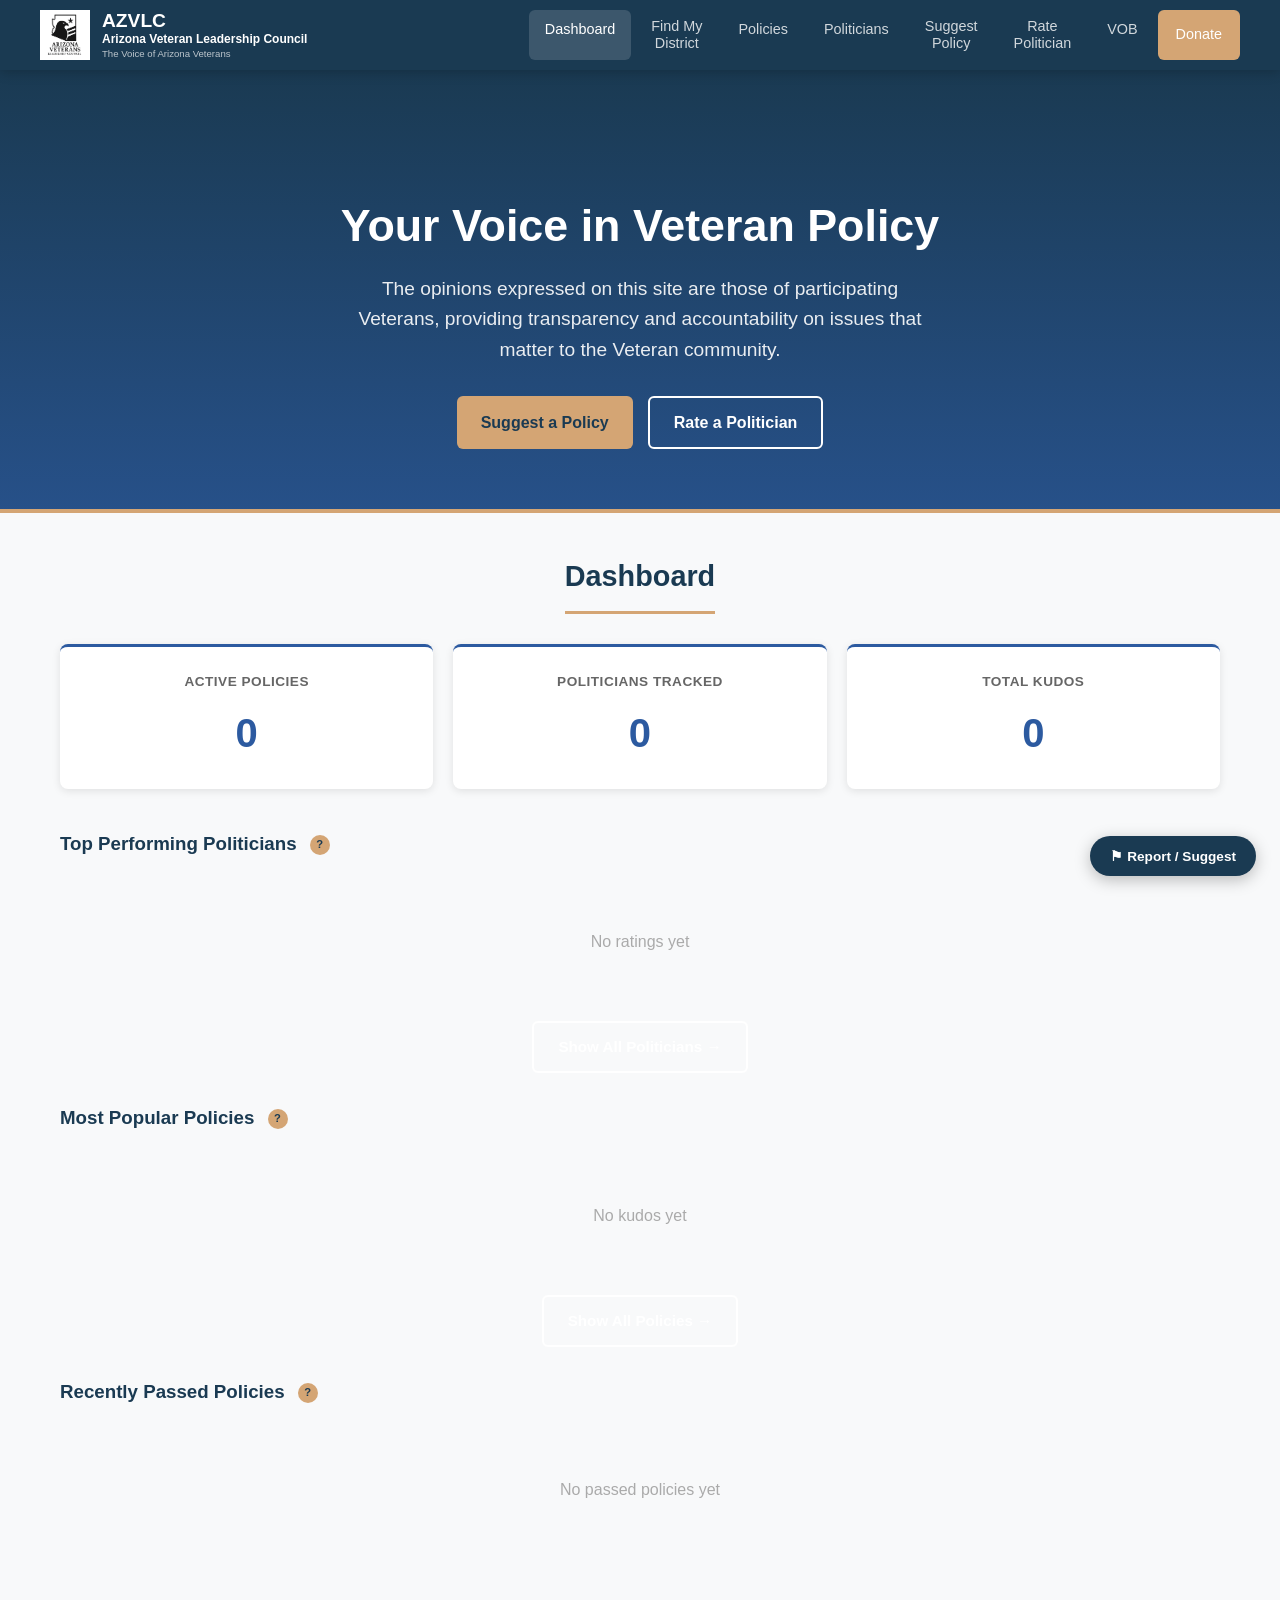
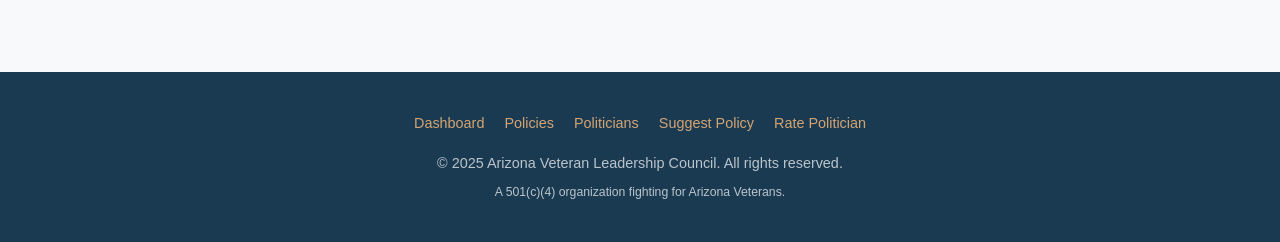
==== commit 17b18bb1: "Add Report/Suggest floating button with captcha and email via proxy" ====
--- a/index.html
+++ b/index.html
@@ -913,5 +913,113 @@
   </script>
 
   <script src="js/app.js?v=20260709g"></script>
+
+  <!-- ── Report a Problem ── -->
+  <button id="reportBtn" onclick="openReportModal()" title="Report a Problem or Suggestion" style="position:fixed;bottom:24px;right:24px;z-index:500;background:var(--navy);color:#fff;border:none;border-radius:50px;padding:12px 20px;font-size:0.85em;font-weight:700;cursor:pointer;box-shadow:0 4px 16px rgba(0,0,0,0.25);display:flex;align-items:center;gap:8px;transition:background 0.2s">
+    ⚑ Report / Suggest
+  </button>
+
+  <div id="reportModal" style="display:none;position:fixed;top:0;left:0;right:0;bottom:0;background:rgba(0,0,0,0.5);z-index:600;justify-content:center;align-items:flex-start;padding:40px 20px;overflow-y:auto">
+    <div style="background:#fff;border-radius:12px;max-width:500px;width:100%;margin:0 auto;padding:32px;position:relative">
+      <button onclick="closeReportModal()" style="position:absolute;top:16px;right:16px;background:none;border:none;font-size:1.5em;cursor:pointer;color:#666">&times;</button>
+      <h3 style="color:var(--navy);margin-bottom:8px">Report a Problem or Suggestion</h3>
+      <p style="color:var(--text-muted);font-size:0.9em;margin-bottom:20px">Found a bug or have an idea? Let us know and we'll look into it.</p>
+      <form id="reportForm" onsubmit="submitReport(event)">
+        <div style="margin-bottom:16px">
+          <label style="display:block;font-weight:600;margin-bottom:6px;font-size:0.9em">Your Name <span style="color:var(--text-muted);font-weight:400">(optional)</span></label>
+          <input type="text" id="reportName" autocomplete="name" placeholder="Your name" style="width:100%;padding:10px 12px;border:1px solid var(--border);border-radius:6px;font-size:0.95em;box-sizing:border-box">
+        </div>
+        <div style="margin-bottom:16px">
+          <label style="display:block;font-weight:600;margin-bottom:6px;font-size:0.9em">Your Email <span style="color:var(--text-muted);font-weight:400">(optional — if you want a reply)</span></label>
+          <input type="email" id="reportEmail" autocomplete="email" placeholder="your@email.com" style="width:100%;padding:10px 12px;border:1px solid var(--border);border-radius:6px;font-size:0.95em;box-sizing:border-box">
+        </div>
+        <div style="margin-bottom:16px">
+          <label style="display:block;font-weight:600;margin-bottom:6px;font-size:0.9em">What's the problem or suggestion? *</label>
+          <textarea id="reportMessage" rows="5" placeholder="Describe the bug or what you'd like to see..." style="width:100%;padding:10px 12px;border:1px solid var(--border);border-radius:6px;font-size:0.95em;box-sizing:border-box;resize:vertical"></textarea>
+        </div>
+        <div style="margin-bottom:20px">
+          <label style="display:block;font-weight:600;margin-bottom:6px;font-size:0.9em"><span id="reportCaptchaLabel">What is 2 + 3?</span> *</label>
+          <input type="number" id="reportCaptchaAnswer" autocomplete="off" placeholder="Your answer" style="width:120px;padding:10px 12px;border:1px solid var(--border);border-radius:6px;font-size:0.95em">
+        </div>
+        <div id="reportError" style="display:none;color:var(--red);margin-bottom:12px;font-size:0.9em"></div>
+        <div id="reportSuccess" style="display:none;color:#27ae60;margin-bottom:12px;font-weight:600">Thanks! We received your message.</div>
+        <div style="display:flex;gap:10px">
+          <button type="submit" class="btn btn-blue" style="flex:1">Send</button>
+          <button type="button" class="btn" style="background:#eee;color:var(--text)" onclick="closeReportModal()">Cancel</button>
+        </div>
+      </form>
+    </div>
+  </div>
+
+  <script>
+    var _rCaptchaA = 0, _rCaptchaB = 0;
+    function _genReportCaptcha() {
+      _rCaptchaA = Math.floor(Math.random() * 10) + 1;
+      _rCaptchaB = Math.floor(Math.random() * 10) + 1;
+      var el = document.getElementById('reportCaptchaLabel');
+      if (el) el.textContent = 'What is ' + _rCaptchaA + ' + ' + _rCaptchaB + '?';
+      var ans = document.getElementById('reportCaptchaAnswer');
+      if (ans) ans.value = '';
+    }
+    function openReportModal() {
+      _genReportCaptcha();
+      document.getElementById('reportError').style.display = 'none';
+      document.getElementById('reportSuccess').style.display = 'none';
+      document.getElementById('reportForm').reset();
+      var m = document.getElementById('reportModal');
+      m.style.display = 'flex';
+    }
+    function closeReportModal() {
+      document.getElementById('reportModal').style.display = 'none';
+    }
+    function submitReport(e) {
+      e.preventDefault();
+      var msg = document.getElementById('reportMessage').value.trim();
+      var ans = parseInt(document.getElementById('reportCaptchaAnswer').value);
+      var errEl = document.getElementById('reportError');
+
+      if (!msg) { errEl.textContent = 'Please describe the problem or suggestion.'; errEl.style.display = 'block'; return; }
+      if (ans !== (_rCaptchaA + _rCaptchaB)) {
+        errEl.textContent = 'Incorrect answer. Please solve the math problem.';
+        errEl.style.display = 'block';
+        _genReportCaptcha();
+        return;
+      }
+      errEl.style.display = 'none';
+
+      var btn = e.target.querySelector('[type=submit]');
+      btn.disabled = true;
+      btn.textContent = 'Sending...';
+
+      fetch('https://api.azvlc.org/submit.php', {
+        method: 'POST',
+        headers: { 'Content-Type': 'application/json' },
+        body: JSON.stringify({
+          type: 'report',
+          name: document.getElementById('reportName').value.trim(),
+          email: document.getElementById('reportEmail').value.trim(),
+          message: msg
+        })
+      }).then(function(r) { return r.json(); }).then(function(result) {
+        if (result.success) {
+          document.getElementById('reportSuccess').style.display = 'block';
+          document.getElementById('reportForm').reset();
+          setTimeout(closeReportModal, 2500);
+        } else {
+          errEl.textContent = result.error || 'Something went wrong. Please try again.';
+          errEl.style.display = 'block';
+        }
+      }).catch(function() {
+        errEl.textContent = 'Could not send. Please try again.';
+        errEl.style.display = 'block';
+      }).finally(function() {
+        btn.disabled = false;
+        btn.textContent = 'Send';
+      });
+    }
+    document.getElementById('reportModal').addEventListener('click', function(e) {
+      if (e.target === this) closeReportModal();
+    });
+  </script>
 </body>
 </html>
--- a/css/style.css
+++ b/css/style.css
@@ -305,6 +305,16 @@
   gap: 20px;
 }
 
+#vobList {
+  grid-template-columns: repeat(2, 1fr);
+}
+
+@media (max-width: 700px) {
+  #vobList {
+    grid-template-columns: 1fr;
+  }
+}
+
 .card {
   background: var(--white);
   padding: 24px;
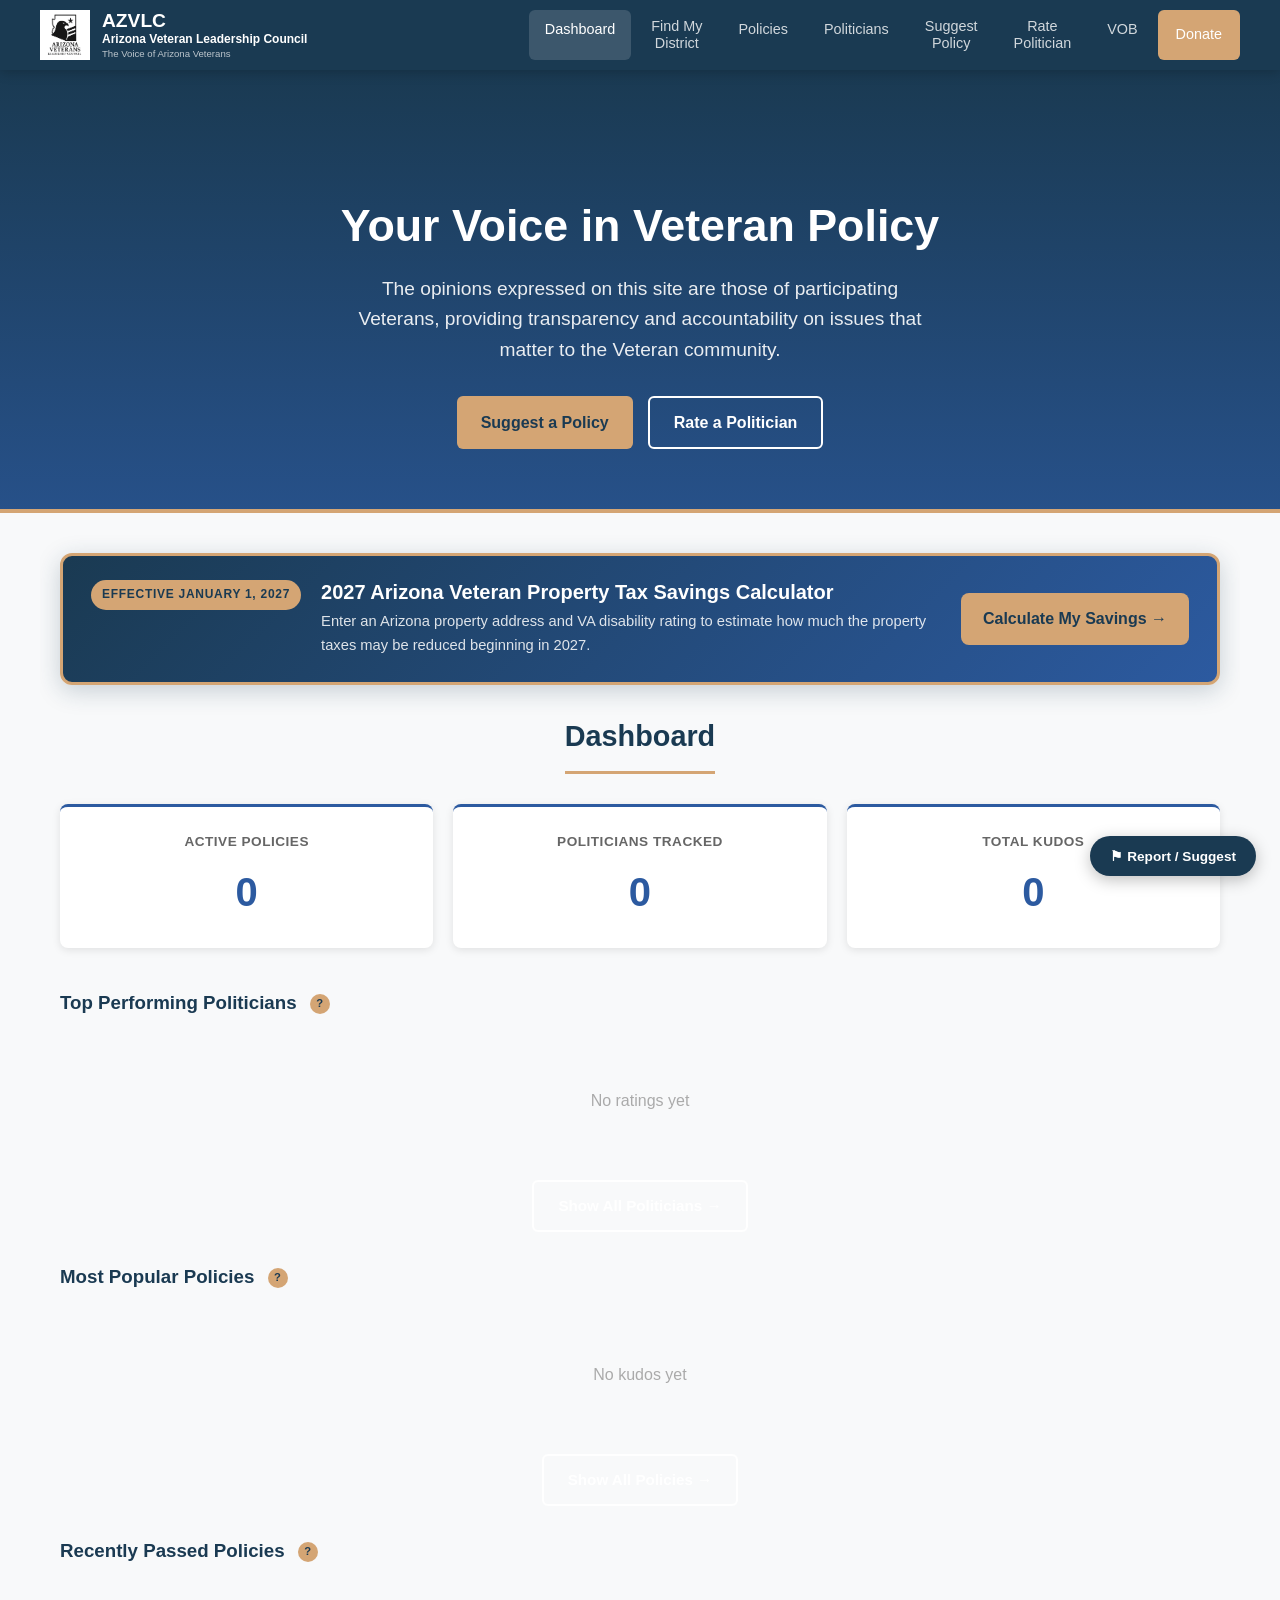
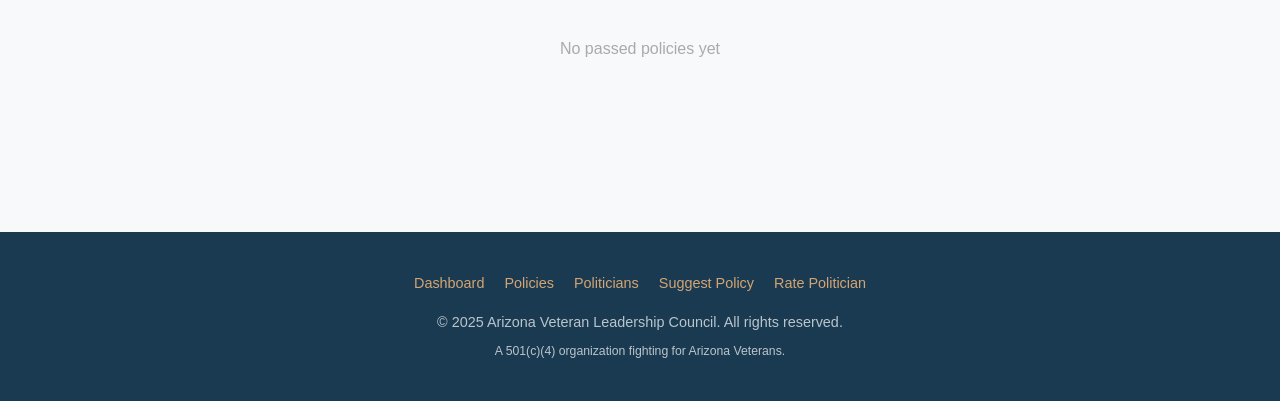
==== commit e4e69744: "Add 2027 Veteran property tax savings calculator - New page: property-tax-calculator.html - Calculat" ====
--- a/index.html
+++ b/index.html
@@ -72,6 +72,19 @@
 
     <!-- ══ DASHBOARD ══ -->
     <section id="section-dashboard" class="page-section active">
+
+      <!-- Property Tax Calculator Callout -->
+      <a href="property-tax-calculator.html" class="tax-callout-link" style="display:block;text-decoration:none;margin-bottom:28px">
+        <div class="tax-callout">
+          <div class="tax-callout-badge">Effective January 1, 2027</div>
+          <div class="tax-callout-body">
+            <h2 class="tax-callout-heading">2027 Arizona Veteran Property Tax Savings Calculator</h2>
+            <p class="tax-callout-sub">Enter an Arizona property address and VA disability rating to estimate how much the property taxes may be reduced beginning in 2027.</p>
+          </div>
+          <div class="tax-callout-action">Calculate My Savings &rarr;</div>
+        </div>
+      </a>
+
       <div style="text-align:center"><h2 class="section-header">Dashboard</h2></div>
 
       <div class="stats-grid">
@@ -632,6 +645,7 @@
         <li><strong>Below 0.5 &rarr; F</strong> &mdash; e.g., votes against key Veteran legislation like property tax exemptions</li>
       </ul>
       <p style="color:var(--text-muted)">Top Performing Politicians are ranked by this average grade first, then by total kudos as a tiebreaker.</p>
+      <p style="color:var(--text-muted);margin-top:12px"><strong>Who provides the grades?</strong> Grades are submitted by the general public. Any visitor to this site can rate a politician based on their voting record and veteran-related actions. We review submissions to filter out spam or bad-faith ratings that lack a reasonable justification, ensuring the grades reflect genuine community sentiment.</p>
     </div>
   </div>
 
@@ -912,7 +926,7 @@
     }
   </script>
 
-  <script src="js/app.js?v=20260709g"></script>
+  <script src="js/app.js?v=20260726b"></script>
 
   <!-- ── Report a Problem ── -->
   <button id="reportBtn" onclick="openReportModal()" title="Report a Problem or Suggestion" style="position:fixed;bottom:24px;right:24px;z-index:500;background:var(--navy);color:#fff;border:none;border-radius:50px;padding:12px 20px;font-size:0.85em;font-weight:700;cursor:pointer;box-shadow:0 4px 16px rgba(0,0,0,0.25);display:flex;align-items:center;gap:8px;transition:background 0.2s">
--- a/css/style.css
+++ b/css/style.css
@@ -663,3 +663,13 @@
   .stats-grid { grid-template-columns: 1fr; }
   .navbar-brand-text h1 { font-size: 1em; }
 }
+
+/* ── Property Tax Calculator Callout ── */
+.tax-callout { display:flex; align-items:center; gap:20px; background:linear-gradient(135deg,var(--navy),var(--blue)); color:#fff; border-radius:12px; padding:24px 28px; box-shadow:0 6px 24px rgba(26,58,82,.22); transition:transform .15s,box-shadow .15s; border:3px solid var(--gold); }
+.tax-callout-link:hover .tax-callout { transform:translateY(-2px); box-shadow:0 10px 32px rgba(26,58,82,.30); }
+.tax-callout-badge { flex-shrink:0; background:var(--gold); color:var(--navy); font-weight:800; font-size:.75em; text-transform:uppercase; letter-spacing:.06em; padding:5px 11px; border-radius:999px; white-space:nowrap; align-self:flex-start; }
+.tax-callout-body { flex:1; }
+.tax-callout-heading { color:#fff; font-size:1.25em; margin-bottom:6px; line-height:1.2; }
+.tax-callout-sub { color:rgba(255,255,255,.85); font-size:.92em; margin:0; }
+.tax-callout-action { flex-shrink:0; background:var(--gold); color:var(--navy); font-weight:900; font-size:1em; padding:13px 22px; border-radius:8px; white-space:nowrap; }
+@media(max-width:680px){.tax-callout{flex-direction:column;gap:14px;padding:20px}.tax-callout-action{width:100%;text-align:center}}
